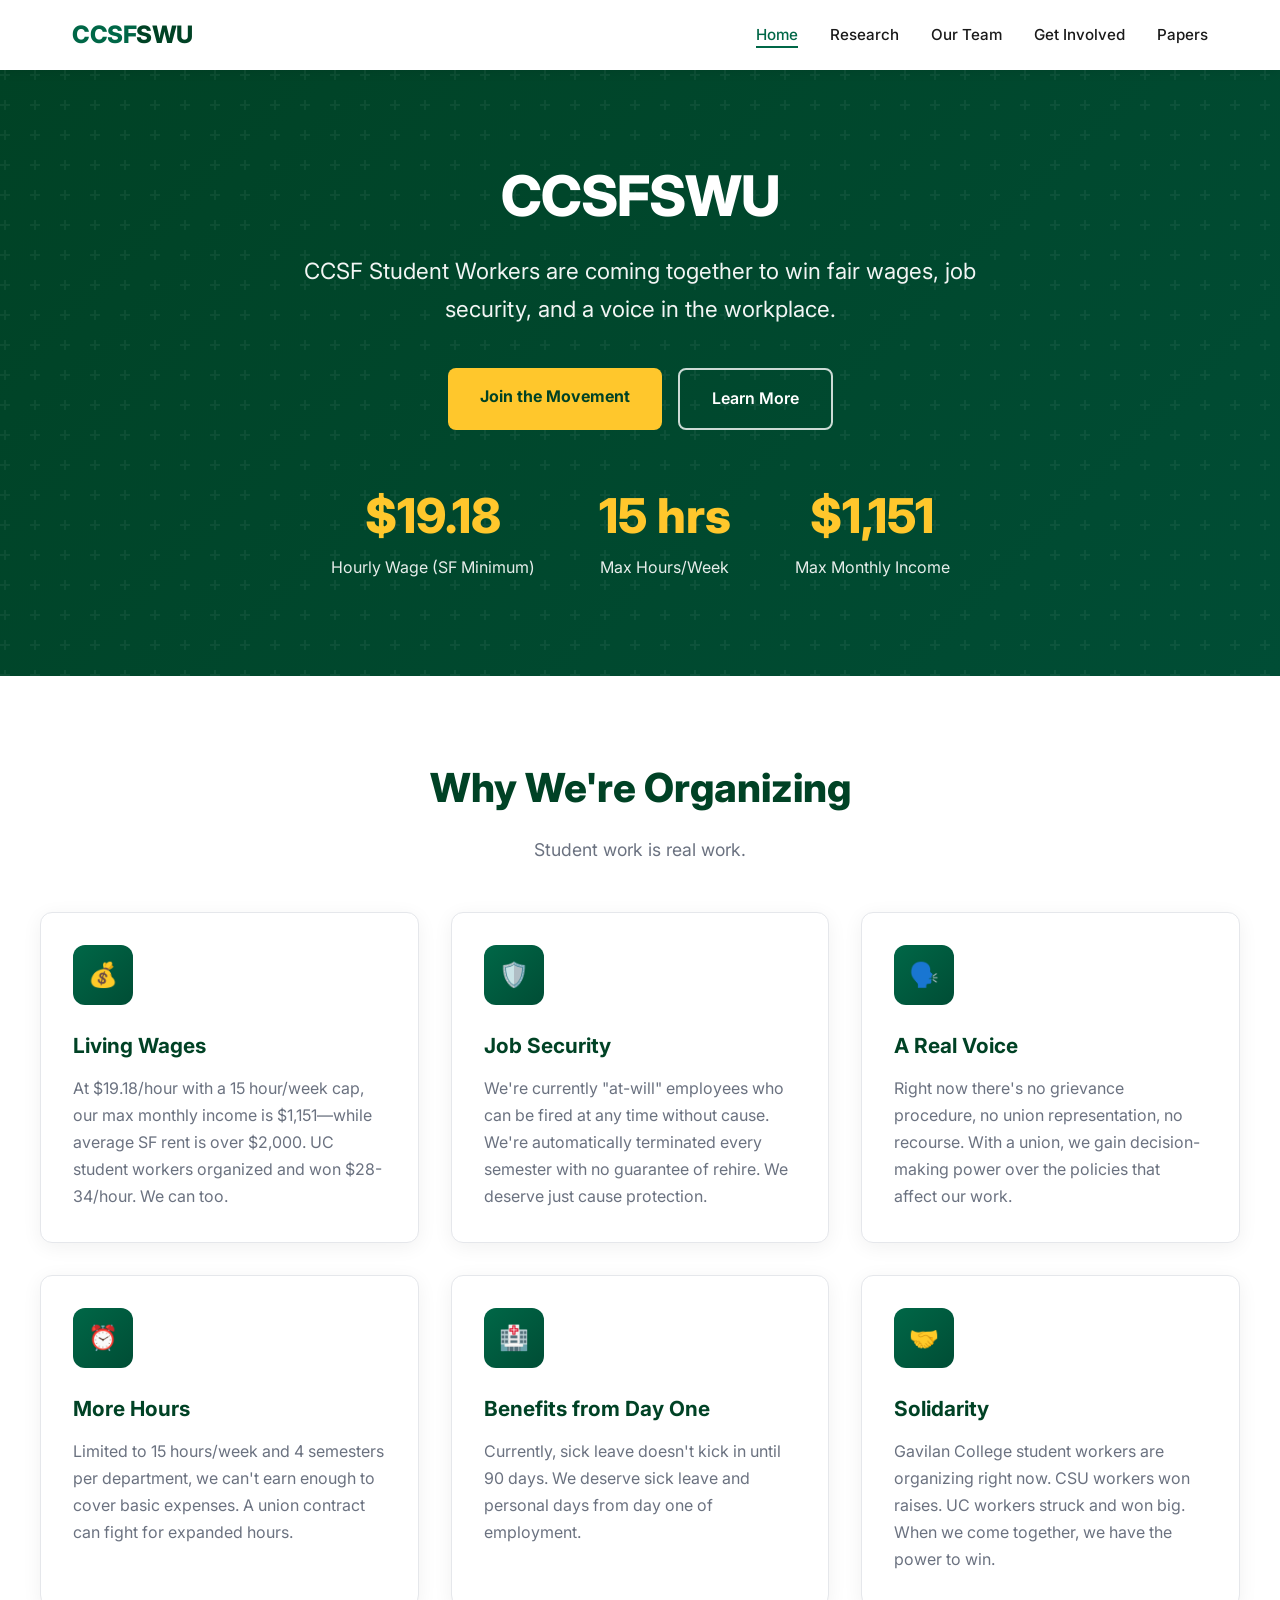
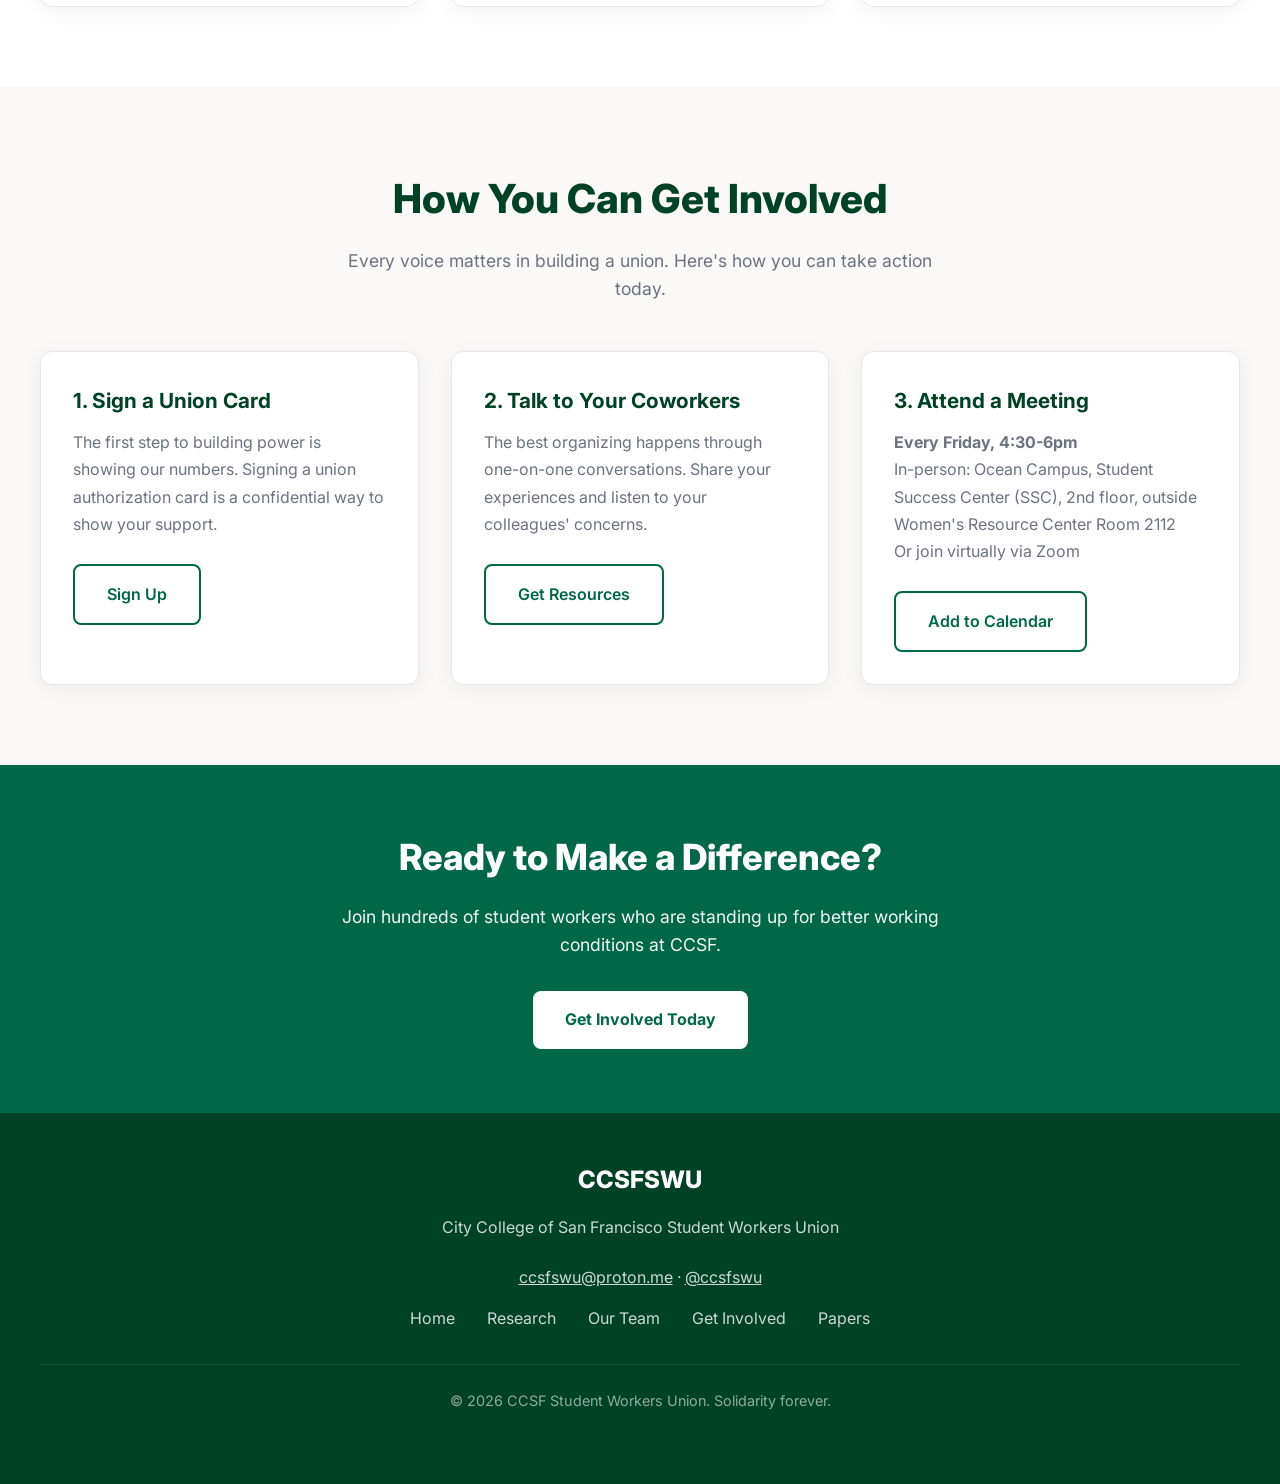
==== index.html @ 5a1ec881 "Update hero headline to CCSFSWU" ====
<!DOCTYPE html>
<html lang="en">
<head>
  <meta charset="UTF-8">
  <meta name="viewport" content="width=device-width, initial-scale=1.0">
  <title>CCSF Student Workers Union</title>
  <link rel="stylesheet" href="styles.css">
  <link rel="preconnect" href="https://fonts.googleapis.com">
  <link rel="preconnect" href="https://fonts.gstatic.com" crossorigin>
  <link href="https://fonts.googleapis.com/css2?family=Inter:wght@400;500;600;700;800&display=swap" rel="stylesheet">
</head>
<body>
  <nav class="navbar">
    <div class="nav-container">
      <a href="index.html" class="nav-logo">CCSF<span>SWU</span></a>
      <button class="mobile-menu-btn" onclick="toggleMenu()">☰</button>
      <ul class="nav-links" id="navLinks">
        <li><a href="index.html" class="active">Home</a></li>
        <li><a href="research.html">Research</a></li>
        <li><a href="committee.html">Our Team</a></li>
        <li><a href="forms.html">Get Involved</a></li>
        <li><a href="papers.html">Papers</a></li>
      </ul>
    </div>
  </nav>

  <section class="hero">
    <div class="hero-content">
      <h1>CCSFSWU</h1>
      <p>CCSF Student Workers are coming together to win fair wages, job security, and a voice in the workplace.</p>
      <div class="hero-buttons">
        <a href="forms.html" class="btn btn-primary">Join the Movement</a>
        <a href="research.html" class="btn btn-secondary">Learn More</a>
      </div>
      <div class="stats-row">
        <div class="stat-item">
          <div class="stat-number">$19.18</div>
          <div class="stat-label">Hourly Wage (SF Minimum)</div>
        </div>
        <div class="stat-item">
          <div class="stat-number">15 hrs</div>
          <div class="stat-label">Max Hours/Week</div>
        </div>
        <div class="stat-item">
          <div class="stat-number">$1,151</div>
          <div class="stat-label">Max Monthly Income</div>
        </div>
      </div>
    </div>
  </section>

  <section class="section section-alt">
    <div class="container">
      <div class="section-header">
        <h2>Why We're Organizing</h2>
        <p>Student work is real work.</p>
      </div>
      <div class="card-grid">
        <div class="card">
          <div class="card-icon">💰</div>
          <h3>Living Wages</h3>
          <p>At $19.18/hour with a 15 hour/week cap, our max monthly income is $1,151—while average SF rent is over $2,000. UC student workers organized and won $28-34/hour. We can too.</p>
        </div>
        <div class="card">
          <div class="card-icon">🛡️</div>
          <h3>Job Security</h3>
          <p>We're currently "at-will" employees who can be fired at any time without cause. We're automatically terminated every semester with no guarantee of rehire. We deserve just cause protection.</p>
        </div>
        <div class="card">
          <div class="card-icon">🗣️</div>
          <h3>A Real Voice</h3>
          <p>Right now there's no grievance procedure, no union representation, no recourse. With a union, we gain decision-making power over the policies that affect our work.</p>
        </div>
        <div class="card">
          <div class="card-icon">⏰</div>
          <h3>More Hours</h3>
          <p>Limited to 15 hours/week and 4 semesters per department, we can't earn enough to cover basic expenses. A union contract can fight for expanded hours.</p>
        </div>
        <div class="card">
          <div class="card-icon">🏥</div>
          <h3>Benefits from Day One</h3>
          <p>Currently, sick leave doesn't kick in until 90 days. We deserve sick leave and personal days from day one of employment.</p>
        </div>
        <div class="card">
          <div class="card-icon">🤝</div>
          <h3>Solidarity</h3>
          <p>Gavilan College student workers are organizing right now. CSU workers won raises. UC workers struck and won big. When we come together, we have the power to win.</p>
        </div>
      </div>
    </div>
  </section>

  <section class="section">
    <div class="container">
      <div class="section-header">
        <h2>How You Can Get Involved</h2>
        <p>Every voice matters in building a union. Here's how you can take action today.</p>
      </div>
      <div class="card-grid">
        <div class="card">
          <h3>1. Sign a Union Card</h3>
          <p>The first step to building power is showing our numbers. Signing a union authorization card is a confidential way to show your support.</p>
          <br>
          <a href="forms.html" class="btn btn-outline">Sign Up</a>
        </div>
        <div class="card">
          <h3>2. Talk to Your Coworkers</h3>
          <p>The best organizing happens through one-on-one conversations. Share your experiences and listen to your colleagues' concerns.</p>
          <br>
          <a href="research.html" class="btn btn-outline">Get Resources</a>
        </div>
        <div class="card">
          <h3>3. Attend a Meeting</h3>
          <p><strong>Every Friday, 4:30-6pm</strong><br>
          In-person: Ocean Campus, Student Success Center (SSC), 2nd floor, outside Women's Resource Center Room 2112<br>
          Or join virtually via Zoom</p>
          <br>
          <a href="ccsfswu-meeting.ics" download class="btn btn-outline">Add to Calendar</a>
        </div>
      </div>
    </div>
  </section>

  <section class="cta-section">
    <h2>Ready to Make a Difference?</h2>
    <p>Join hundreds of student workers who are standing up for better working conditions at CCSF.</p>
    <a href="forms.html" class="btn btn-primary">Get Involved Today</a>
  </section>

  <footer class="footer">
    <div class="footer-content">
      <div class="footer-logo">CCSFSWU</div>
      <p>City College of San Francisco Student Workers Union</p>
      <p style="margin-bottom: 1rem;"><a href="mailto:ccsfswu@proton.me" style="color: white;">ccsfswu@proton.me</a> · <a href="https://instagram.com/ccsfswu" target="_blank" style="color: white;">@ccsfswu</a></p>
      <div class="footer-links">
        <a href="index.html">Home</a>
        <a href="research.html">Research</a>
        <a href="committee.html">Our Team</a>
        <a href="forms.html">Get Involved</a>
        <a href="papers.html">Papers</a>
      </div>
      <div class="footer-bottom">
        <p>&copy; 2026 CCSF Student Workers Union. Solidarity forever.</p>
      </div>
    </div>
  </footer>

  <script>
    function toggleMenu() {
      document.getElementById('navLinks').classList.toggle('active');
    }
  </script>
</body>
</html>
---- styles.css ----
/* CCSF Student Workers Union - Main Styles */

:root {
  --primary: #006747;
  --primary-dark: #004d35;
  --secondary: #004225;
  --accent: #ffc72c;
  --light: #faf9f7;
  --dark: #1a1a1a;
  --gray: #6b7280;
  --gray-light: #e5e7eb;
}

* {
  margin: 0;
  padding: 0;
  box-sizing: border-box;
}

html {
  scroll-behavior: smooth;
}

body {
  font-family: 'Inter', -apple-system, BlinkMacSystemFont, 'Segoe UI', Roboto, sans-serif;
  line-height: 1.6;
  color: var(--dark);
  background: var(--light);
}

/* Navigation */
.navbar {
  background: white;
  box-shadow: 0 2px 10px rgba(0, 0, 0, 0.08);
  position: sticky;
  top: 0;
  z-index: 1000;
}

.nav-container {
  max-width: 1200px;
  margin: 0 auto;
  padding: 1rem 2rem;
  display: flex;
  justify-content: space-between;
  align-items: center;
}

.nav-logo {
  font-weight: 800;
  font-size: 1.5rem;
  color: var(--primary);
  text-decoration: none;
  letter-spacing: -0.5px;
}

.nav-logo span {
  color: var(--secondary);
}

.nav-links {
  display: flex;
  list-style: none;
  gap: 2rem;
}

.nav-links a {
  text-decoration: none;
  color: var(--dark);
  font-weight: 500;
  font-size: 0.95rem;
  transition: color 0.2s;
  position: relative;
}

.nav-links a:hover,
.nav-links a.active {
  color: var(--primary);
}

.nav-links a::after {
  content: '';
  position: absolute;
  bottom: -4px;
  left: 0;
  width: 0;
  height: 2px;
  background: var(--primary);
  transition: width 0.2s;
}

.nav-links a:hover::after,
.nav-links a.active::after {
  width: 100%;
}

/* Mobile menu */
.mobile-menu-btn {
  display: none;
  background: none;
  border: none;
  font-size: 1.5rem;
  cursor: pointer;
  color: var(--dark);
}

/* Hero Section */
.hero {
  background: linear-gradient(135deg, var(--secondary) 0%, var(--primary-dark) 100%);
  color: white;
  padding: 6rem 2rem;
  text-align: center;
  position: relative;
  overflow: hidden;
}

.hero::before {
  content: '';
  position: absolute;
  top: 0;
  left: 0;
  right: 0;
  bottom: 0;
  background: url("data:image/svg+xml,%3Csvg width='60' height='60' viewBox='0 0 60 60' xmlns='http://www.w3.org/2000/svg'%3E%3Cg fill='none' fill-rule='evenodd'%3E%3Cg fill='%23ffffff' fill-opacity='0.05'%3E%3Cpath d='M36 34v-4h-2v4h-4v2h4v4h2v-4h4v-2h-4zm0-30V0h-2v4h-4v2h4v4h2V6h4V4h-4zM6 34v-4H4v4H0v2h4v4h2v-4h4v-2H6zM6 4V0H4v4H0v2h4v4h2V6h4V4H6z'/%3E%3C/g%3E%3C/g%3E%3C/svg%3E");
}

.hero-content {
  max-width: 900px;
  margin: 0 auto;
  position: relative;
  z-index: 1;
}

.hero h1 {
  font-size: 3.5rem;
  font-weight: 800;
  margin-bottom: 1.5rem;
  line-height: 1.1;
  letter-spacing: -1px;
}

.hero p {
  font-size: 1.4rem;
  opacity: 0.95;
  max-width: 700px;
  margin: 0 auto 2.5rem;
  line-height: 1.7;
}

.hero-buttons {
  display: flex;
  gap: 1rem;
  justify-content: center;
  flex-wrap: wrap;
}

/* Buttons */
.btn {
  display: inline-block;
  padding: 1rem 2rem;
  border-radius: 8px;
  font-weight: 600;
  font-size: 1rem;
  text-decoration: none;
  transition: all 0.2s;
  cursor: pointer;
  border: none;
}

.btn-primary {
  background: var(--accent);
  color: var(--secondary);
  font-weight: 700;
}

.btn-primary:hover {
  background: #e6b200;
  transform: translateY(-2px);
  box-shadow: 0 4px 12px rgba(255, 199, 44, 0.4);
}

.btn-secondary {
  background: transparent;
  color: white;
  border: 2px solid rgba(255, 255, 255, 0.8);
}

.btn-secondary:hover {
  background: rgba(255, 255, 255, 0.1);
  border-color: white;
}

.btn-outline {
  background: transparent;
  color: var(--primary);
  border: 2px solid var(--primary);
}

.btn-outline:hover {
  background: var(--primary);
  color: white;
}

/* Sections */
.section {
  padding: 5rem 2rem;
}

.section-alt {
  background: white;
}

.container {
  max-width: 1200px;
  margin: 0 auto;
}

.section-header {
  text-align: center;
  margin-bottom: 3rem;
}

.section-header h2 {
  font-size: 2.5rem;
  font-weight: 800;
  color: var(--secondary);
  margin-bottom: 1rem;
}

.section-header p {
  color: var(--gray);
  font-size: 1.1rem;
  max-width: 600px;
  margin: 0 auto;
}

/* Cards */
.card-grid {
  display: grid;
  grid-template-columns: repeat(auto-fit, minmax(300px, 1fr));
  gap: 2rem;
}

.card {
  background: white;
  border-radius: 12px;
  padding: 2rem;
  box-shadow: 0 4px 20px rgba(0, 0, 0, 0.06);
  transition: all 0.3s;
  border: 1px solid var(--gray-light);
}

.card:hover {
  transform: translateY(-4px);
  box-shadow: 0 8px 30px rgba(0, 0, 0, 0.1);
}

.card-icon {
  width: 60px;
  height: 60px;
  background: linear-gradient(135deg, var(--primary) 0%, var(--primary-dark) 100%);
  border-radius: 12px;
  display: flex;
  align-items: center;
  justify-content: center;
  margin-bottom: 1.5rem;
  font-size: 1.5rem;
}

.card h3 {
  font-size: 1.3rem;
  margin-bottom: 0.75rem;
  color: var(--secondary);
}

.card p {
  color: var(--gray);
  line-height: 1.7;
}

/* Team/Bio Cards */
.team-grid {
  display: grid;
  grid-template-columns: repeat(auto-fit, minmax(280px, 1fr));
  gap: 2rem;
}

.team-card {
  background: white;
  border-radius: 16px;
  overflow: hidden;
  box-shadow: 0 4px 20px rgba(0, 0, 0, 0.06);
  transition: all 0.3s;
  border: 1px solid var(--gray-light);
}

.team-card:hover {
  transform: translateY(-4px);
  box-shadow: 0 8px 30px rgba(0, 0, 0, 0.12);
}

.team-photo {
  height: 200px;
  background: linear-gradient(135deg, var(--secondary) 0%, var(--primary) 100%);
  display: flex;
  align-items: center;
  justify-content: center;
  font-size: 4rem;
  color: white;
}

.team-info {
  padding: 1.5rem;
}

.team-info h3 {
  font-size: 1.25rem;
  color: var(--secondary);
  margin-bottom: 0.25rem;
}

.team-role {
  color: var(--primary);
  font-weight: 600;
  font-size: 0.9rem;
  margin-bottom: 0.75rem;
}

.team-info p {
  color: var(--gray);
  font-size: 0.95rem;
  line-height: 1.6;
}

/* Forms */
.form-section {
  max-width: 700px;
  margin: 0 auto;
}

.form-group {
  margin-bottom: 1.5rem;
}

.form-group label {
  display: block;
  font-weight: 600;
  margin-bottom: 0.5rem;
  color: var(--secondary);
}

.form-group input,
.form-group textarea,
.form-group select {
  width: 100%;
  padding: 1rem;
  border: 2px solid var(--gray-light);
  border-radius: 8px;
  font-size: 1rem;
  font-family: inherit;
  transition: border-color 0.2s;
}

.form-group input:focus,
.form-group textarea:focus,
.form-group select:focus {
  outline: none;
  border-color: var(--primary);
}

.form-group textarea {
  min-height: 150px;
  resize: vertical;
}

.form-submit {
  width: 100%;
  padding: 1rem;
  background: var(--primary);
  color: white;
  font-size: 1.1rem;
  font-weight: 600;
}

.form-submit:hover {
  background: var(--primary-dark);
}

/* Papers/Research List */
.paper-list {
  display: flex;
  flex-direction: column;
  gap: 1.5rem;
}

.paper-card {
  background: white;
  border-radius: 12px;
  padding: 2rem;
  box-shadow: 0 4px 20px rgba(0, 0, 0, 0.06);
  border: 1px solid var(--gray-light);
  display: flex;
  align-items: flex-start;
  gap: 1.5rem;
  transition: all 0.3s;
}

.paper-card:hover {
  transform: translateX(8px);
  border-color: var(--primary);
}

.paper-icon {
  width: 50px;
  height: 50px;
  background: var(--secondary);
  border-radius: 10px;
  display: flex;
  align-items: center;
  justify-content: center;
  flex-shrink: 0;
  font-size: 1.25rem;
}

.paper-content h3 {
  font-size: 1.2rem;
  color: var(--secondary);
  margin-bottom: 0.5rem;
}

.paper-meta {
  font-size: 0.9rem;
  color: var(--gray);
  margin-bottom: 0.75rem;
}

.paper-content p {
  color: var(--gray);
  line-height: 1.6;
  margin-bottom: 1rem;
}

.paper-link {
  color: var(--primary);
  font-weight: 600;
  text-decoration: none;
  display: inline-flex;
  align-items: center;
  gap: 0.5rem;
}

.paper-link:hover {
  text-decoration: underline;
}

/* Page Header */
.page-header {
  background: linear-gradient(135deg, var(--secondary) 0%, var(--primary-dark) 100%);
  color: white;
  padding: 4rem 2rem;
  text-align: center;
}

.page-header h1 {
  font-size: 2.75rem;
  font-weight: 800;
  margin-bottom: 0.75rem;
}

.page-header p {
  font-size: 1.2rem;
  opacity: 0.9;
  max-width: 600px;
  margin: 0 auto;
}

/* Stats */
.stats-row {
  display: flex;
  justify-content: center;
  gap: 4rem;
  flex-wrap: wrap;
  margin-top: 3rem;
}

.stat-item {
  text-align: center;
}

.stat-number {
  font-size: 3rem;
  font-weight: 800;
  color: var(--accent);
}

.stat-label {
  font-size: 1rem;
  opacity: 0.9;
}

/* CTA Section */
.cta-section {
  background: var(--primary);
  color: white;
  text-align: center;
  padding: 4rem 2rem;
}

.cta-section h2 {
  font-size: 2.25rem;
  font-weight: 800;
  margin-bottom: 1rem;
}

.cta-section p {
  font-size: 1.1rem;
  opacity: 0.95;
  margin-bottom: 2rem;
  max-width: 600px;
  margin-left: auto;
  margin-right: auto;
}

.cta-section .btn-primary {
  background: white;
  color: var(--primary);
}

.cta-section .btn-primary:hover {
  background: var(--light);
}

/* Footer */
.footer {
  background: var(--secondary);
  color: white;
  padding: 3rem 2rem;
  text-align: center;
}

.footer-content {
  max-width: 1200px;
  margin: 0 auto;
}

.footer-logo {
  font-size: 1.5rem;
  font-weight: 800;
  margin-bottom: 1rem;
}

.footer p {
  opacity: 0.8;
  margin-bottom: 1.5rem;
}

.footer-links {
  display: flex;
  justify-content: center;
  gap: 2rem;
  flex-wrap: wrap;
  margin-bottom: 2rem;
}

.footer-links a {
  color: white;
  text-decoration: none;
  opacity: 0.8;
  transition: opacity 0.2s;
}

.footer-links a:hover {
  opacity: 1;
}

.footer-bottom {
  border-top: 1px solid rgba(255, 255, 255, 0.1);
  padding-top: 1.5rem;
  font-size: 0.9rem;
  opacity: 0.7;
}

/* Tabs */
.tabs {
  display: flex;
  justify-content: center;
  gap: 0.5rem;
  margin-bottom: 2rem;
  flex-wrap: wrap;
}

.tab-btn {
  padding: 0.75rem 1.5rem;
  background: transparent;
  border: 2px solid var(--gray-light);
  border-radius: 8px;
  font-weight: 600;
  color: var(--gray);
  cursor: pointer;
  transition: all 0.2s;
}

.tab-btn:hover {
  border-color: var(--primary);
  color: var(--primary);
}

.tab-btn.active {
  background: var(--primary);
  border-color: var(--primary);
  color: white;
}

.tab-content {
  display: none;
}

.tab-content.active {
  display: block;
}

/* Responsive */
@media (max-width: 768px) {
  .mobile-menu-btn {
    display: block;
  }

  .nav-links {
    display: none;
    position: absolute;
    top: 100%;
    left: 0;
    right: 0;
    background: white;
    flex-direction: column;
    padding: 1rem;
    gap: 0;
    box-shadow: 0 4px 20px rgba(0, 0, 0, 0.1);
  }

  .nav-links.active {
    display: flex;
  }

  .nav-links li {
    padding: 0.75rem 1rem;
  }

  .hero h1 {
    font-size: 2.25rem;
  }

  .hero p {
    font-size: 1.1rem;
  }

  .section-header h2 {
    font-size: 2rem;
  }

  .stats-row {
    gap: 2rem;
  }

  .stat-number {
    font-size: 2.25rem;
  }

  .paper-card {
    flex-direction: column;
  }
}
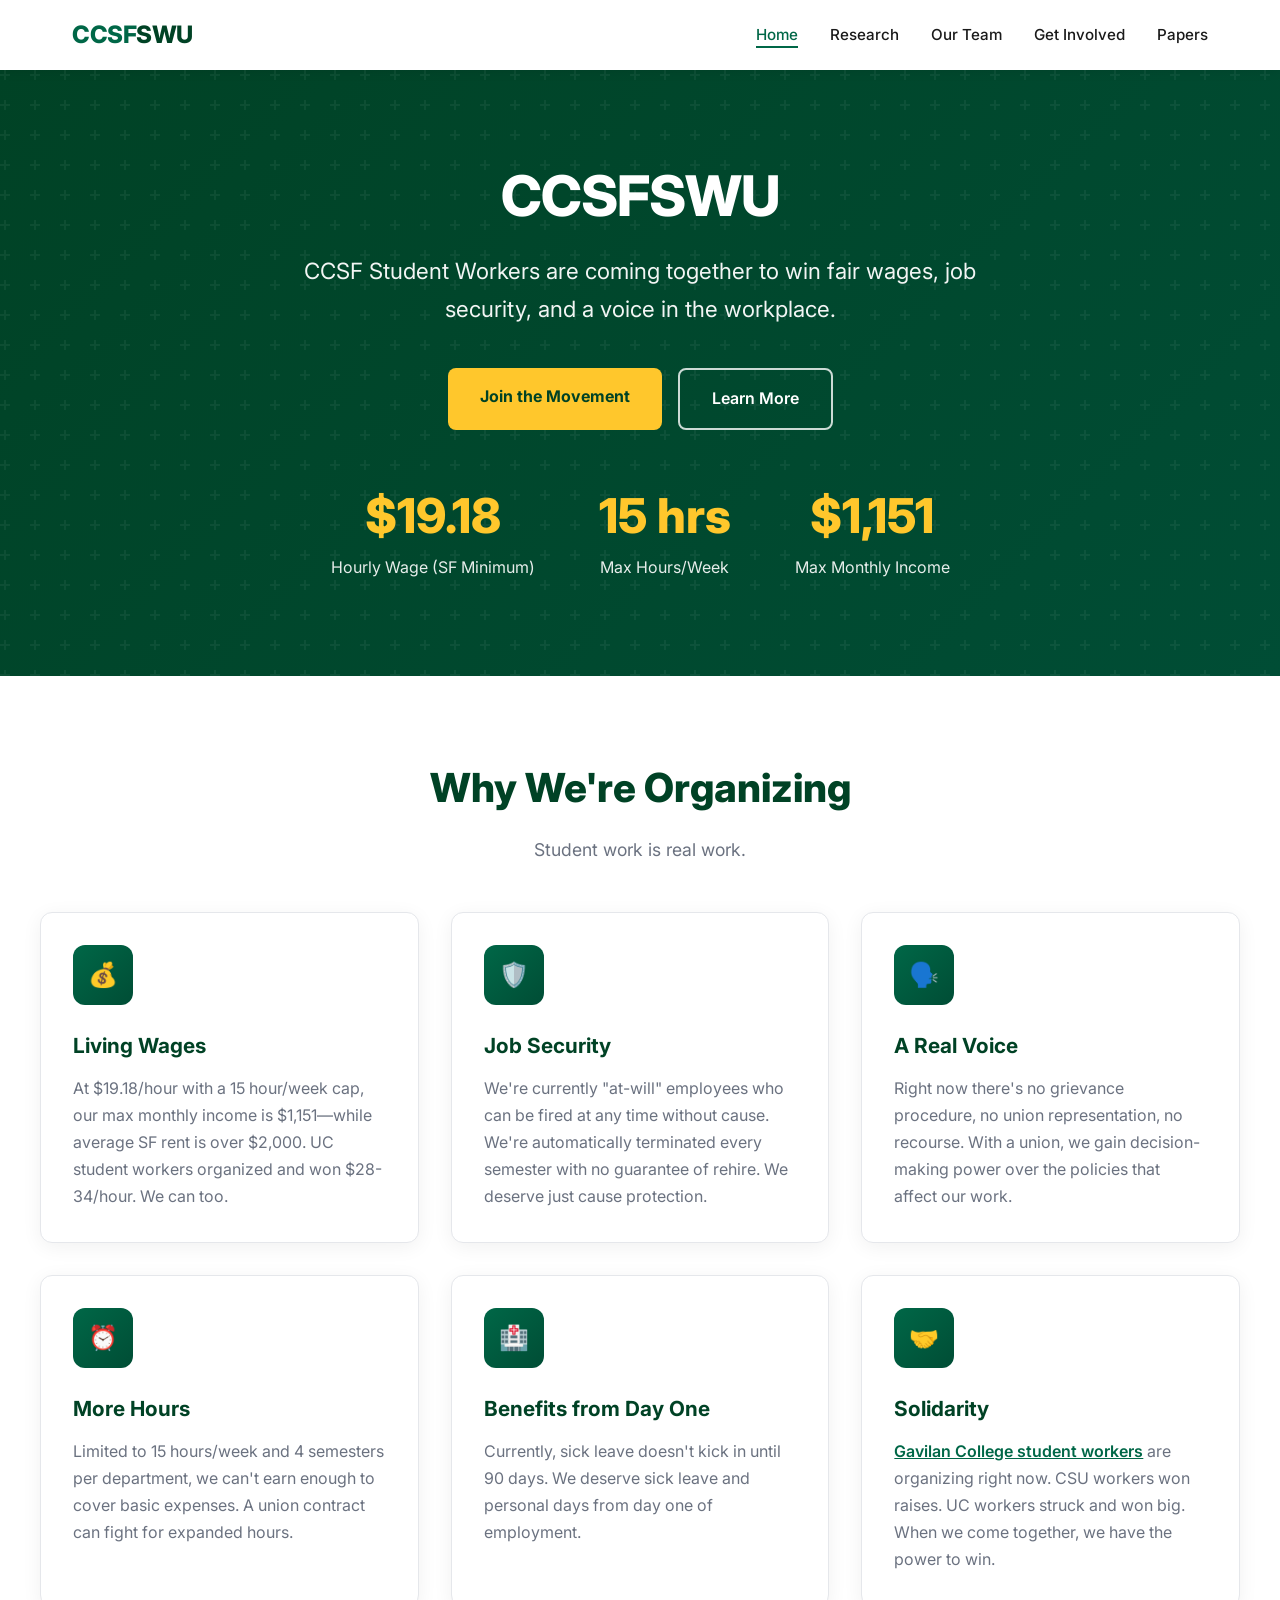
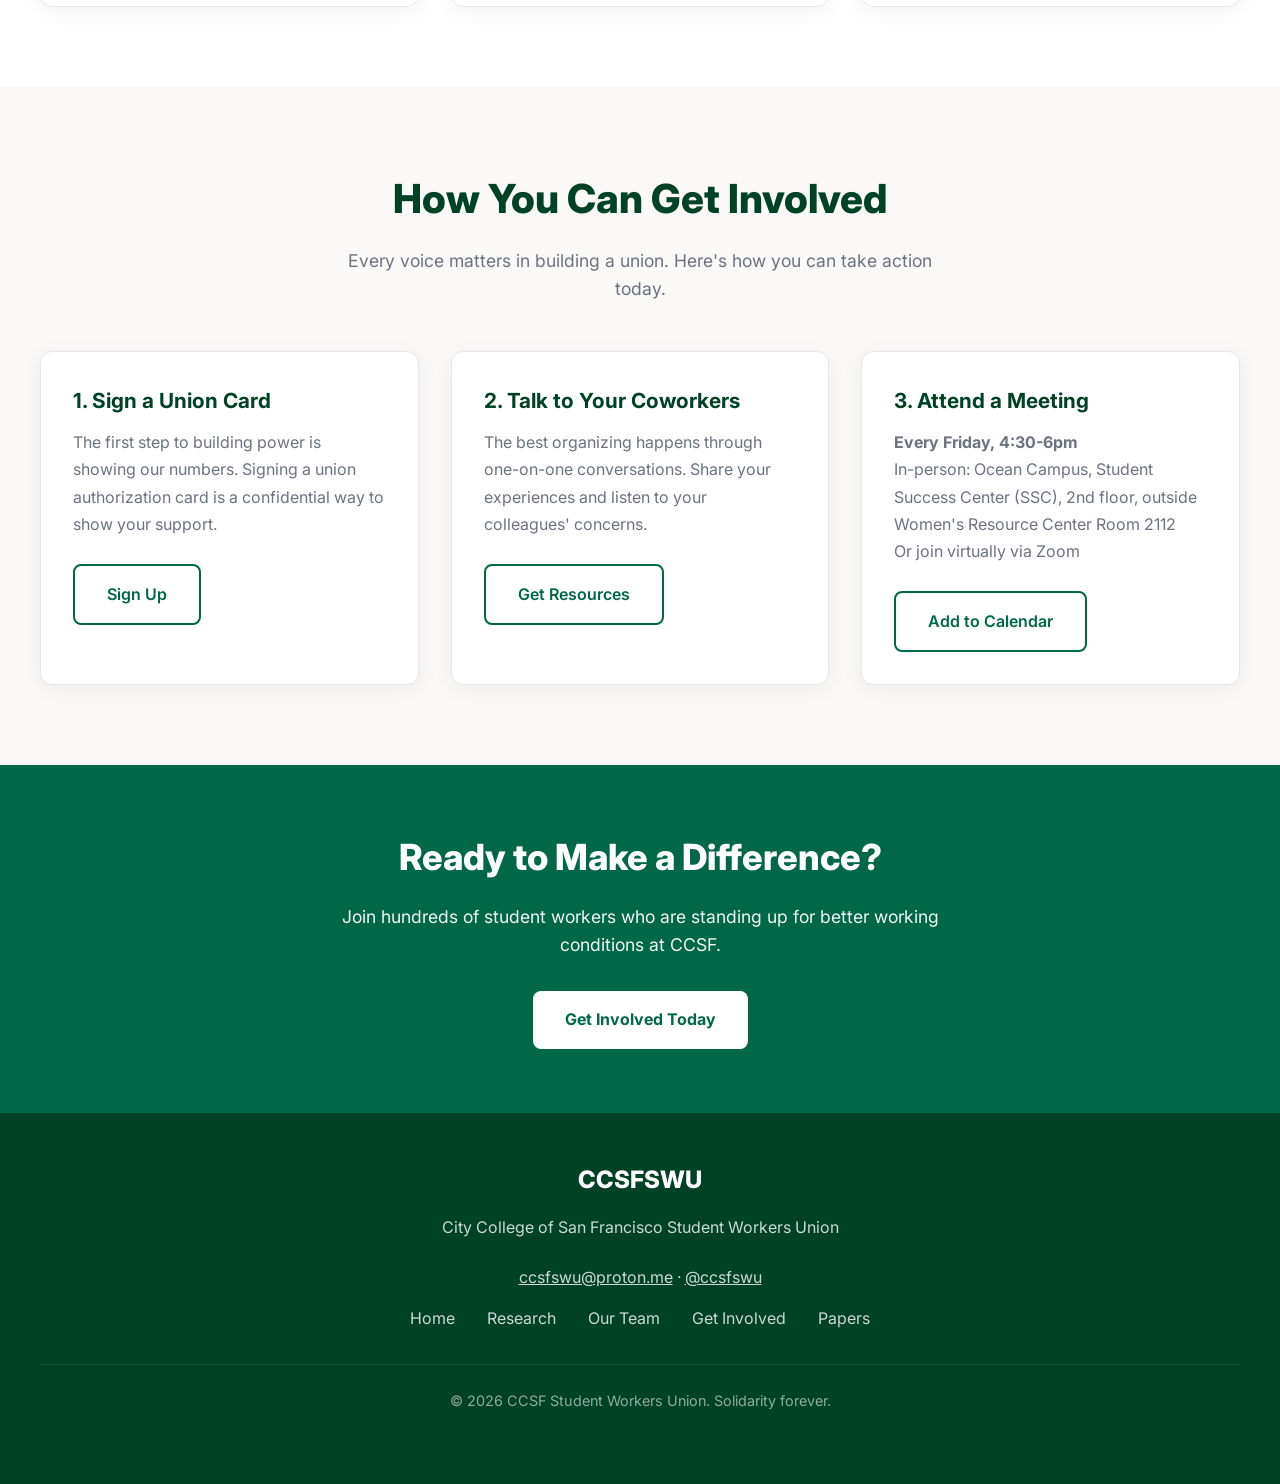
==== commit 5079c7a5: "Add link to Gavilan Student Workers Union" ====
--- a/index.html
+++ b/index.html
@@ -84,7 +84,7 @@
         <div class="card">
           <div class="card-icon">🤝</div>
           <h3>Solidarity</h3>
-          <p>Gavilan College student workers are organizing right now. CSU workers won raises. UC workers struck and won big. When we come together, we have the power to win.</p>
+          <p><a href="https://gswu.org/" target="_blank" style="color: var(--primary); font-weight: 600;">Gavilan College student workers</a> are organizing right now. CSU workers won raises. UC workers struck and won big. When we come together, we have the power to win.</p>
         </div>
       </div>
     </div>
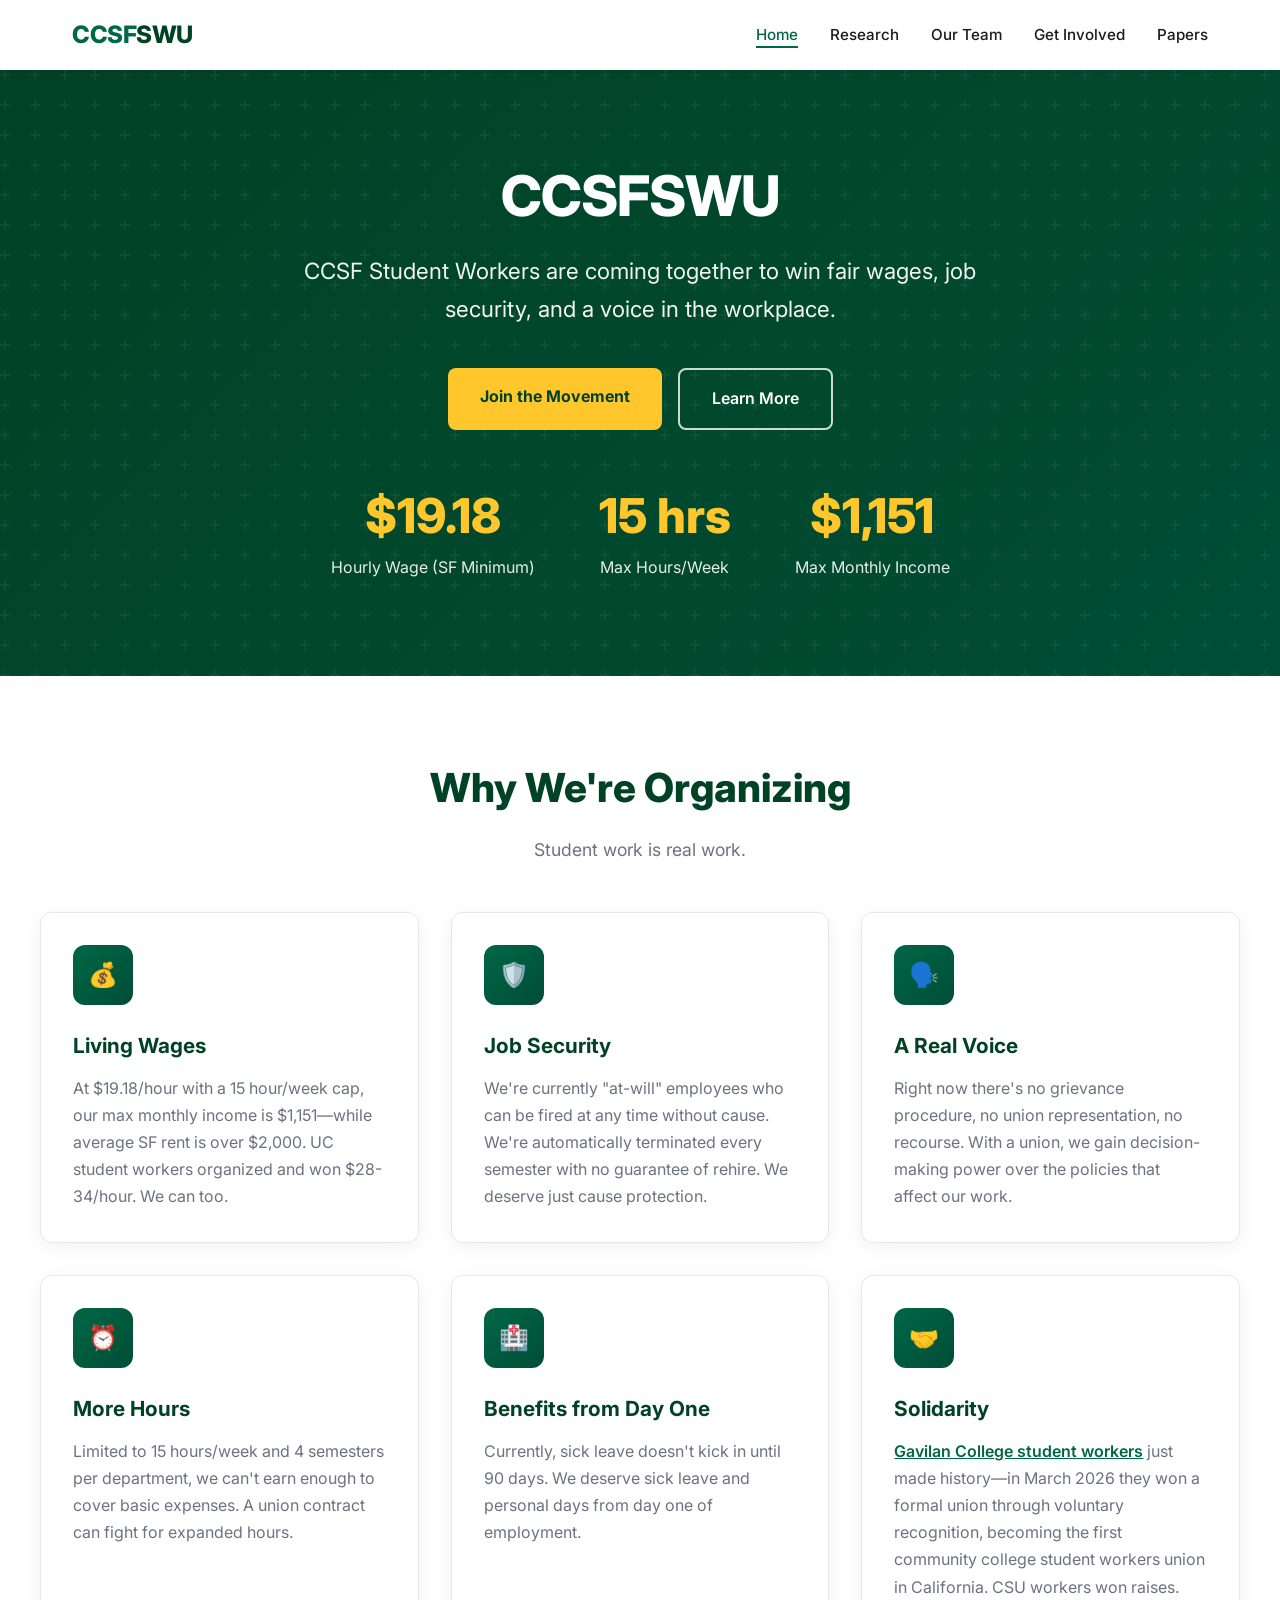
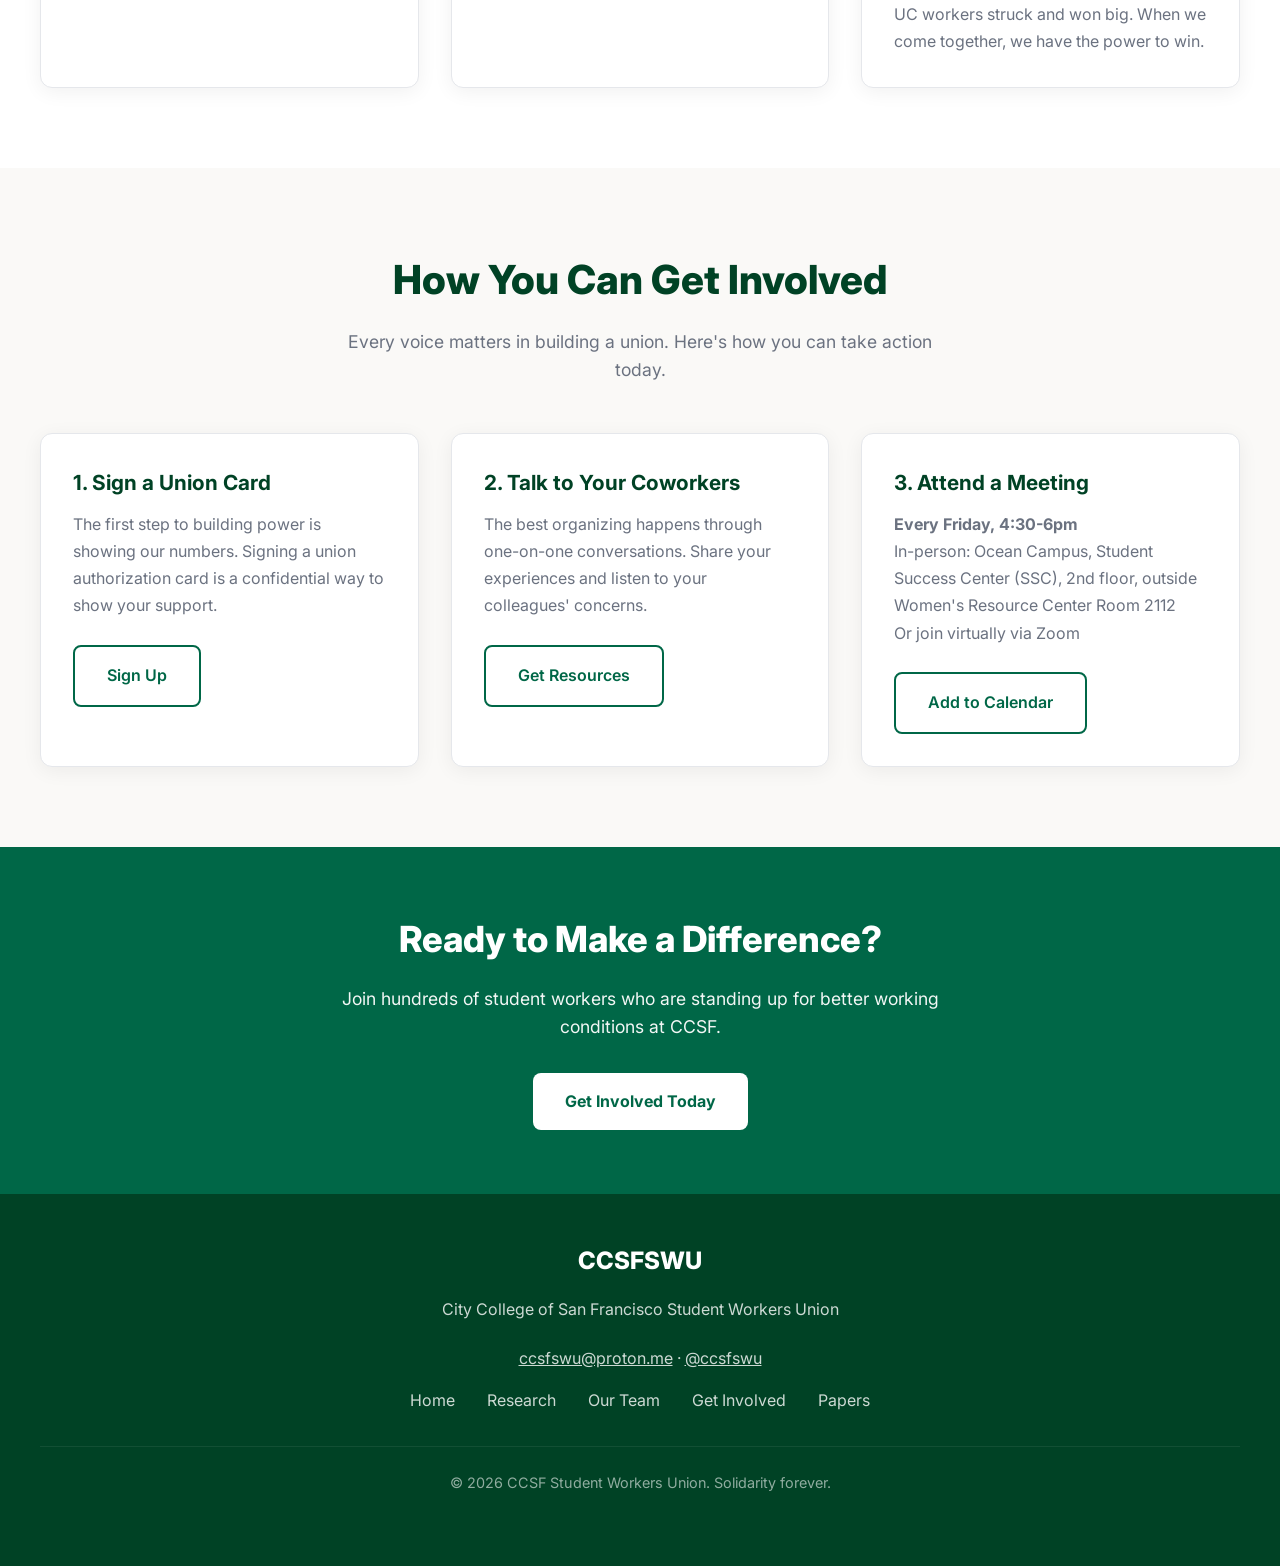
==== commit c5ceb3b4: "Update Solidarity section with Gavilan's historic union win Made-with: Cursor" ====
--- a/index.html
+++ b/index.html
@@ -84,7 +84,7 @@
         <div class="card">
           <div class="card-icon">🤝</div>
           <h3>Solidarity</h3>
-          <p><a href="https://gswu.org/" target="_blank" style="color: var(--primary); font-weight: 600;">Gavilan College student workers</a> are organizing right now. CSU workers won raises. UC workers struck and won big. When we come together, we have the power to win.</p>
+          <p><a href="https://gswu.org/" target="_blank" style="color: var(--primary); font-weight: 600;">Gavilan College student workers</a> just made history—in March 2026 they won a formal union through voluntary recognition, becoming the first community college student workers union in California. CSU workers won raises. UC workers struck and won big. When we come together, we have the power to win.</p>
         </div>
       </div>
     </div>
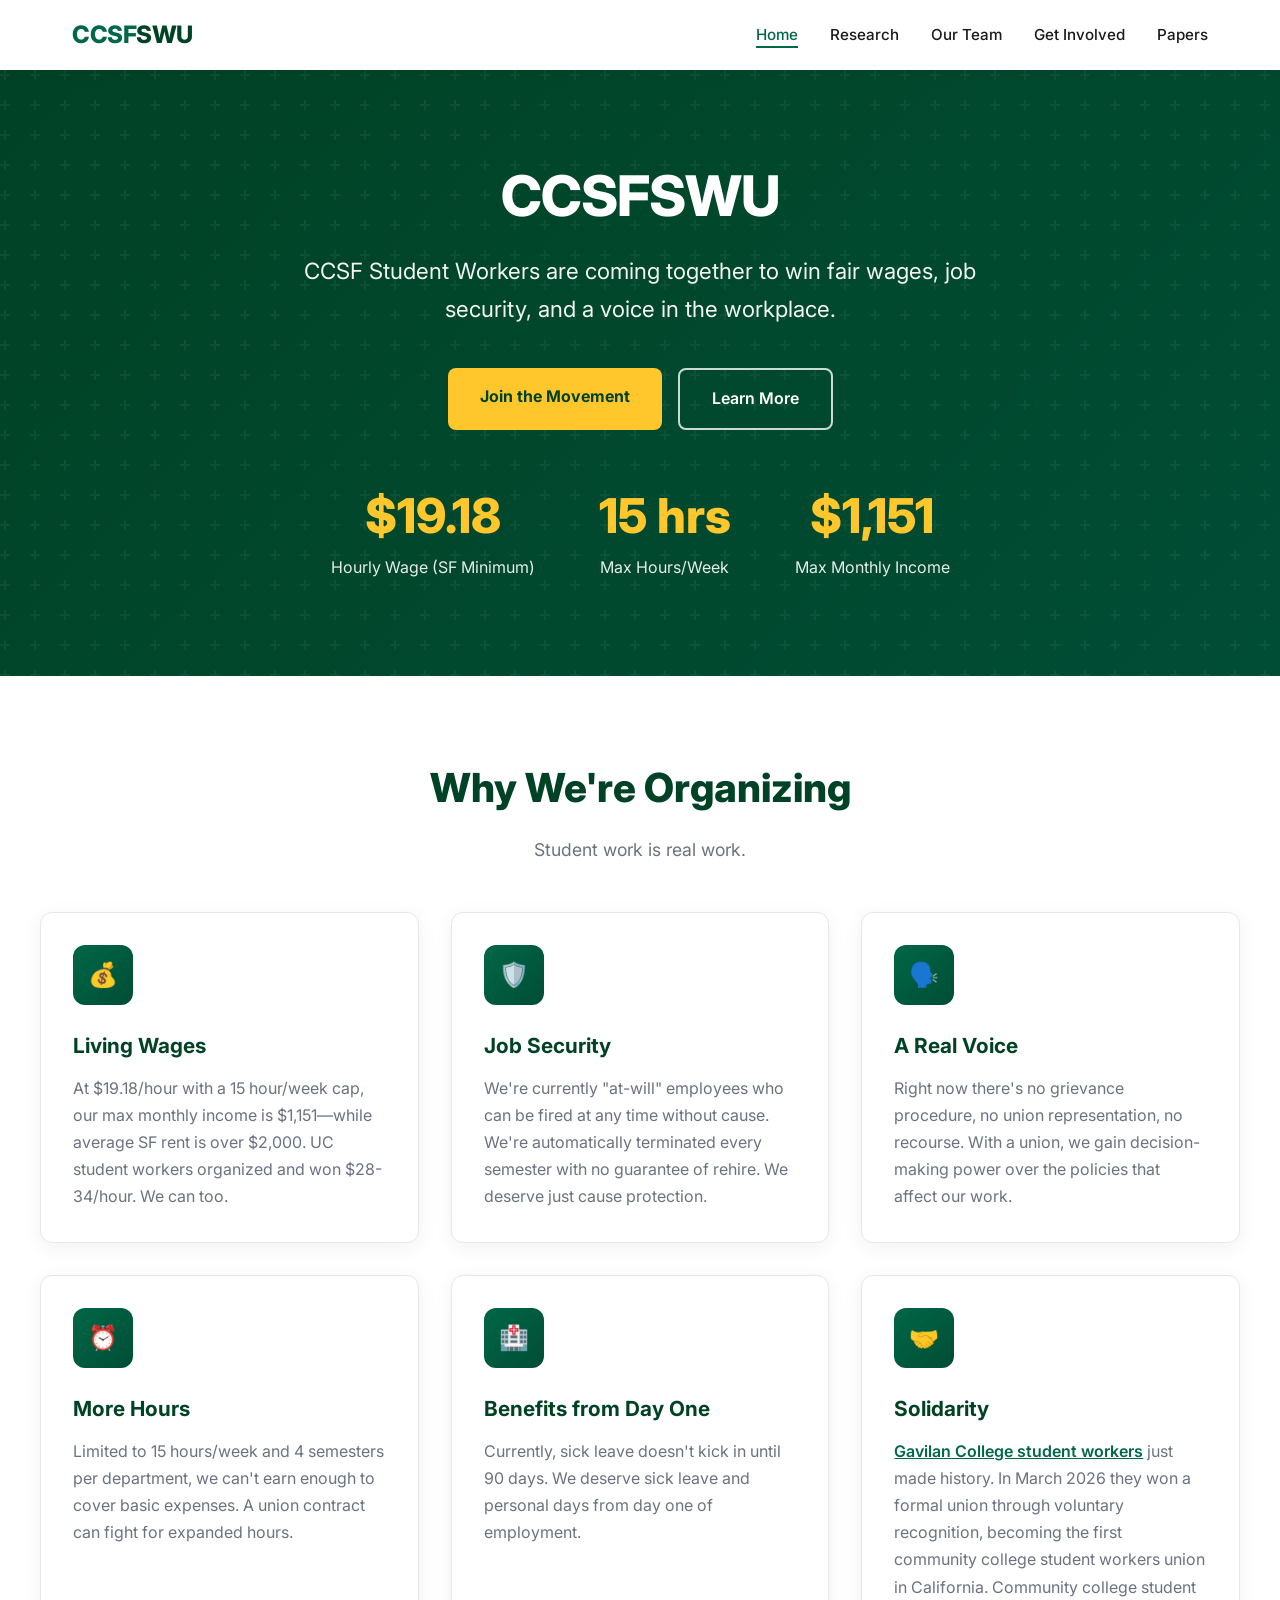
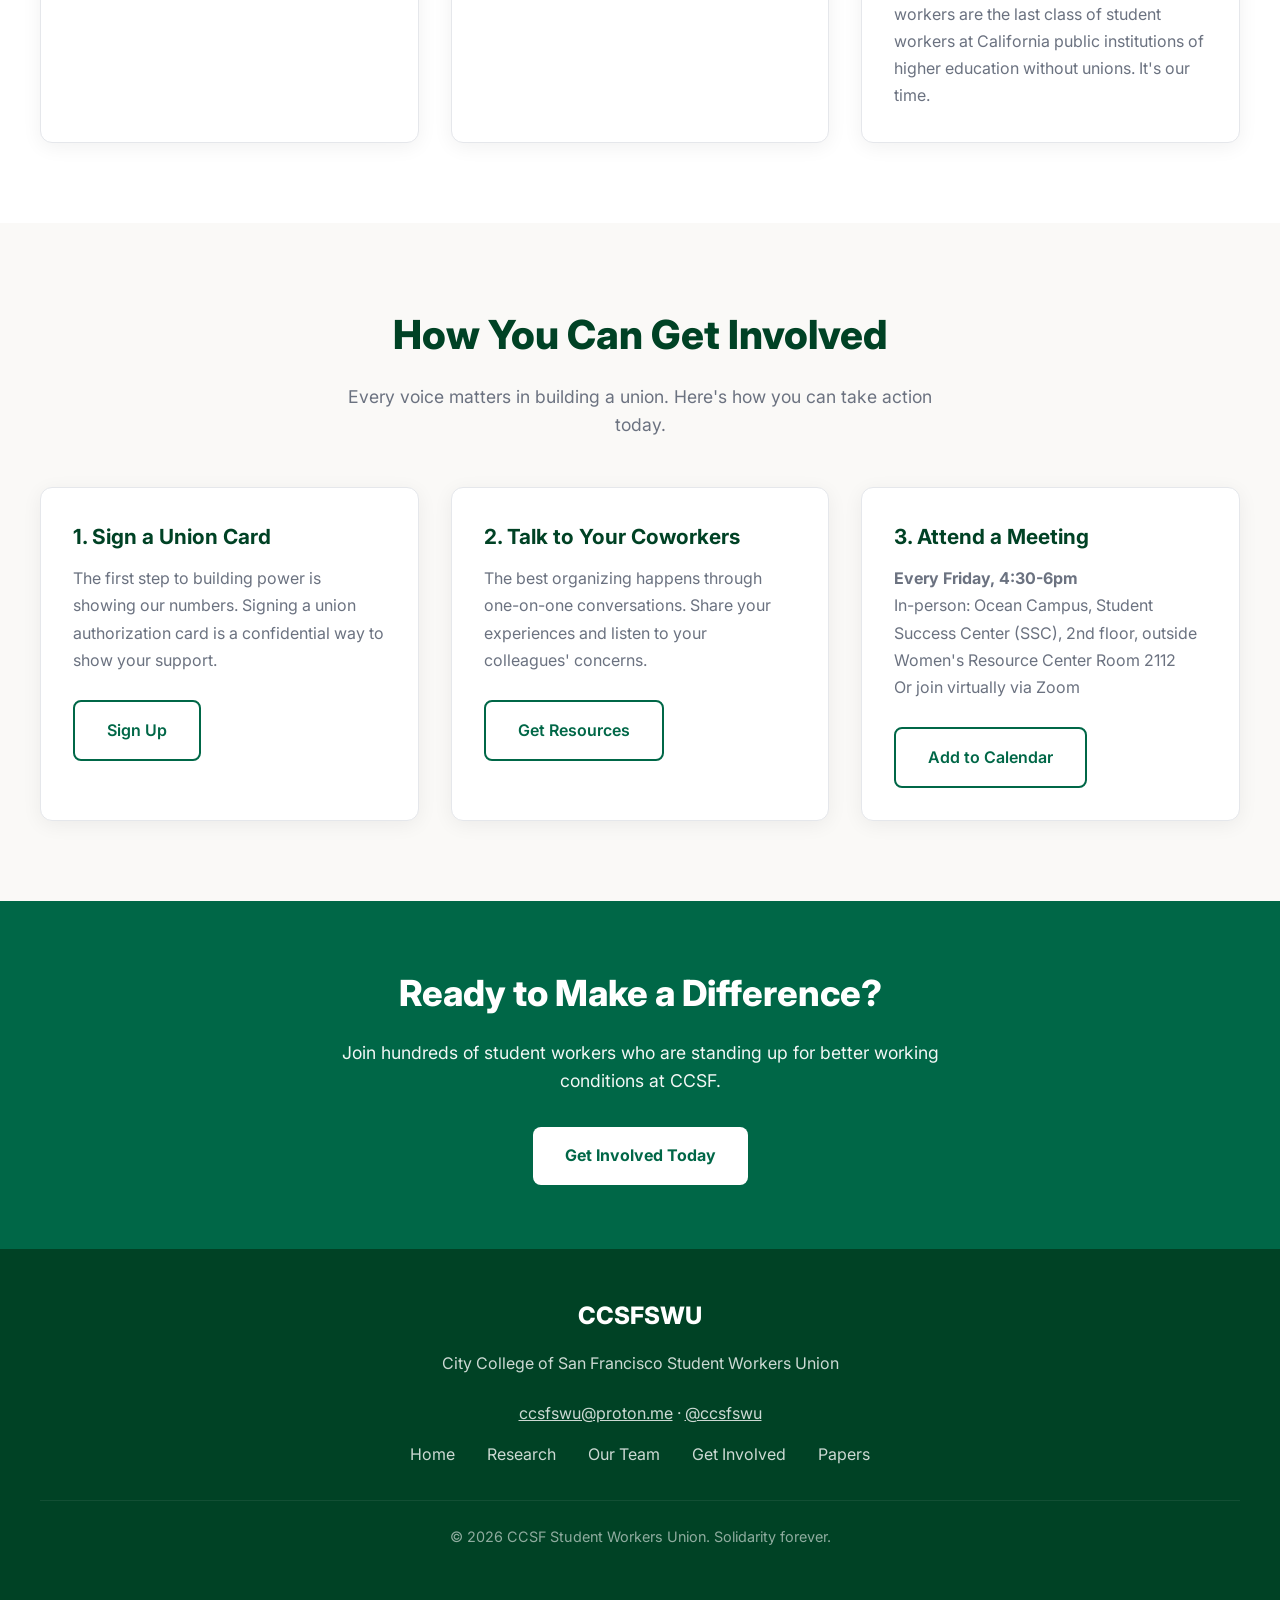
==== commit eaaec671: "Update Solidarity section messaging Made-with: Cursor" ====
--- a/index.html
+++ b/index.html
@@ -84,7 +84,7 @@
         <div class="card">
           <div class="card-icon">🤝</div>
           <h3>Solidarity</h3>
-          <p><a href="https://gswu.org/" target="_blank" style="color: var(--primary); font-weight: 600;">Gavilan College student workers</a> just made history—in March 2026 they won a formal union through voluntary recognition, becoming the first community college student workers union in California. CSU workers won raises. UC workers struck and won big. When we come together, we have the power to win.</p>
+          <p><a href="https://gswu.org/" target="_blank" style="color: var(--primary); font-weight: 600;">Gavilan College student workers</a> just made history. In March 2026 they won a formal union through voluntary recognition, becoming the first community college student workers union in California. Community college student workers are the last class of student workers at California public institutions of higher education without unions. It's our time.</p>
         </div>
       </div>
     </div>
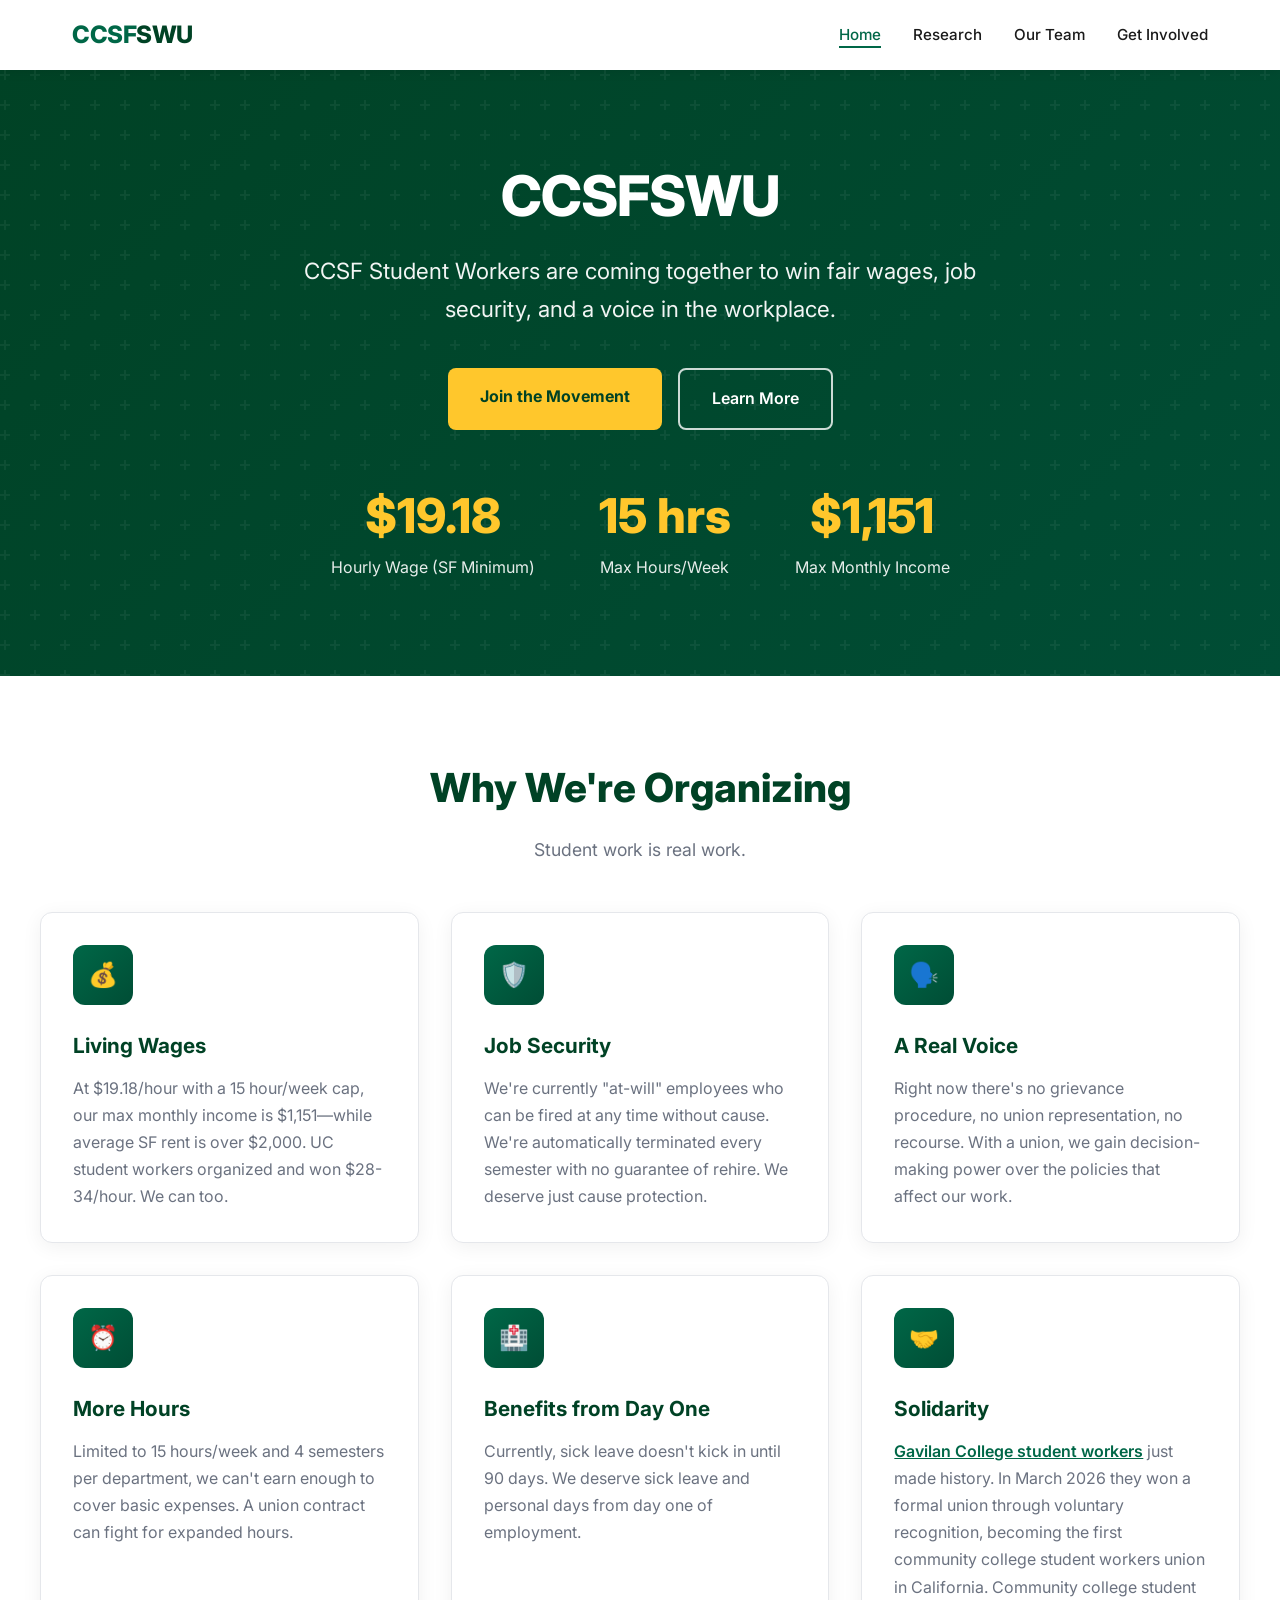
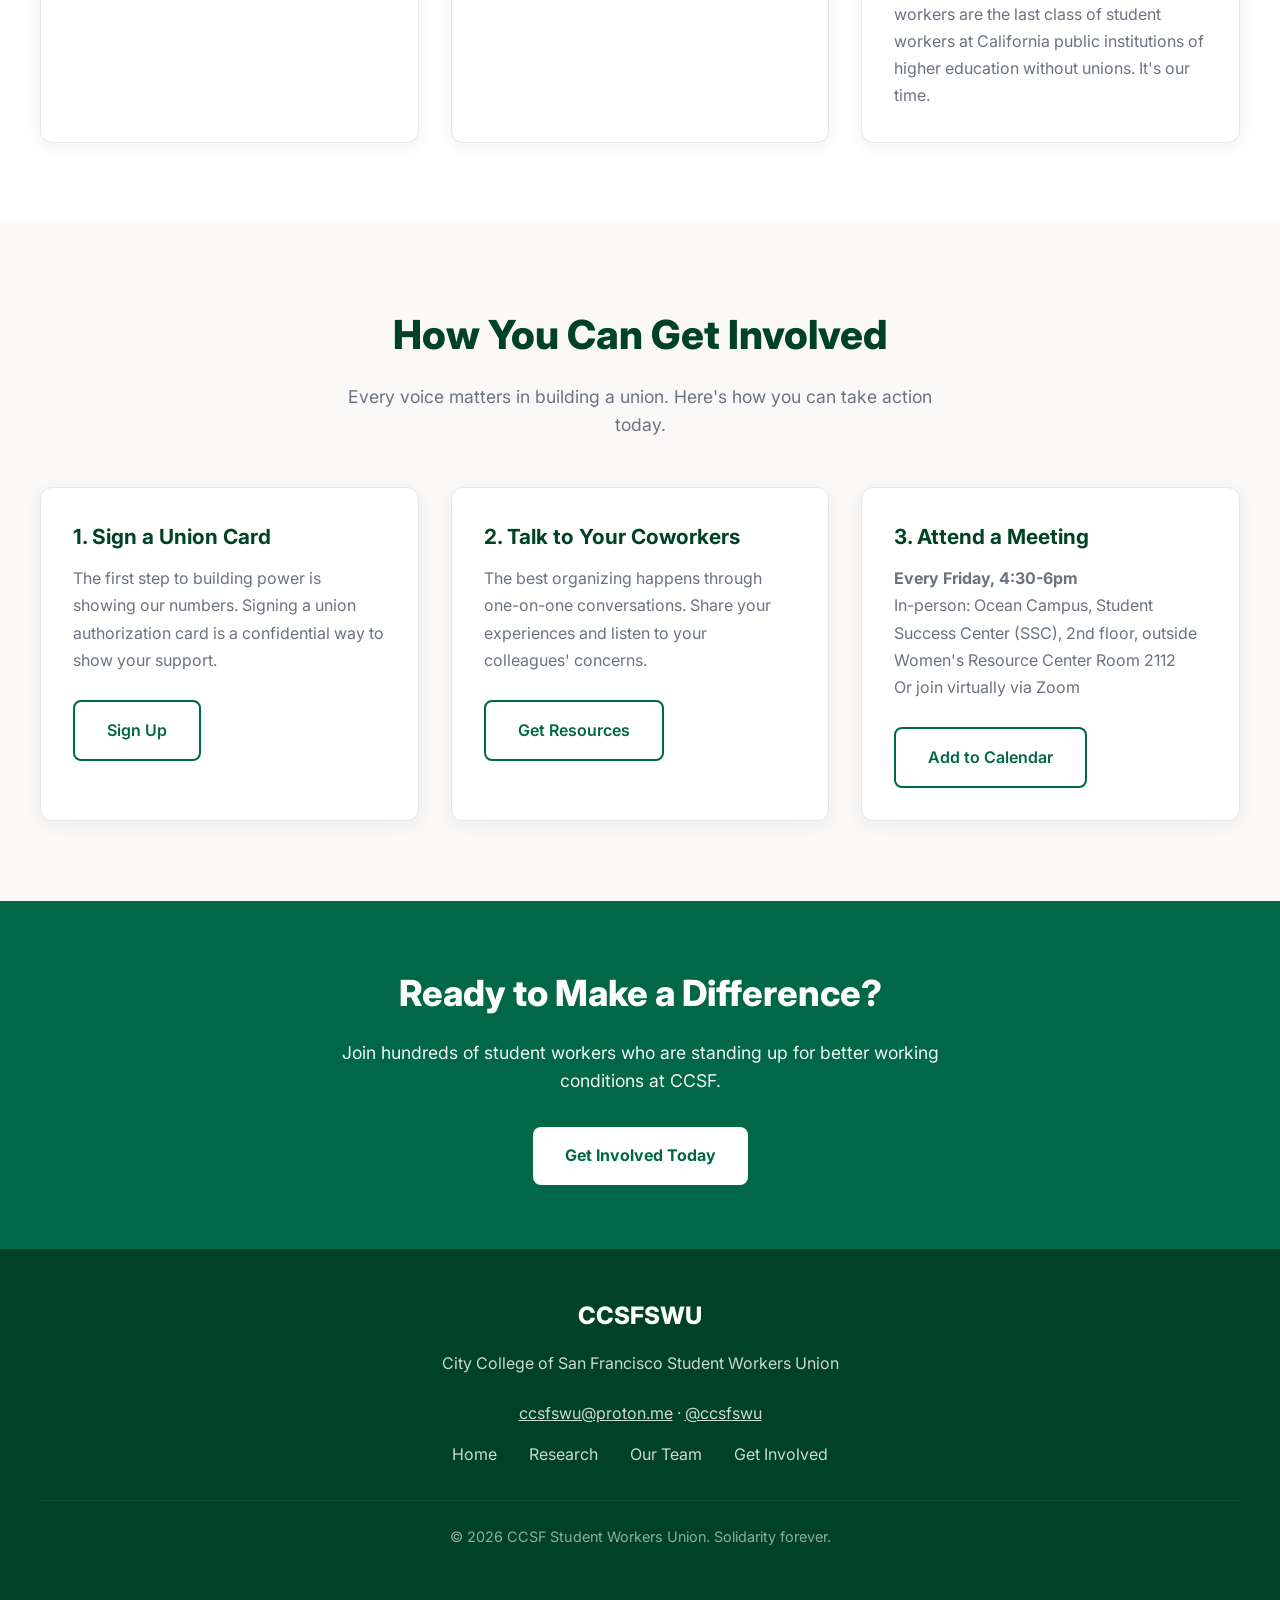
==== commit d50e3ca0: "Add statewide research report and consolidate Research/Papers pages - Add ccsf_swu_research_paper.pd" ====
--- a/index.html
+++ b/index.html
@@ -19,7 +19,6 @@
         <li><a href="research.html">Research</a></li>
         <li><a href="committee.html">Our Team</a></li>
         <li><a href="forms.html">Get Involved</a></li>
-        <li><a href="papers.html">Papers</a></li>
       </ul>
     </div>
   </nav>
@@ -137,7 +136,6 @@
         <a href="research.html">Research</a>
         <a href="committee.html">Our Team</a>
         <a href="forms.html">Get Involved</a>
-        <a href="papers.html">Papers</a>
       </div>
       <div class="footer-bottom">
         <p>&copy; 2026 CCSF Student Workers Union. Solidarity forever.</p>
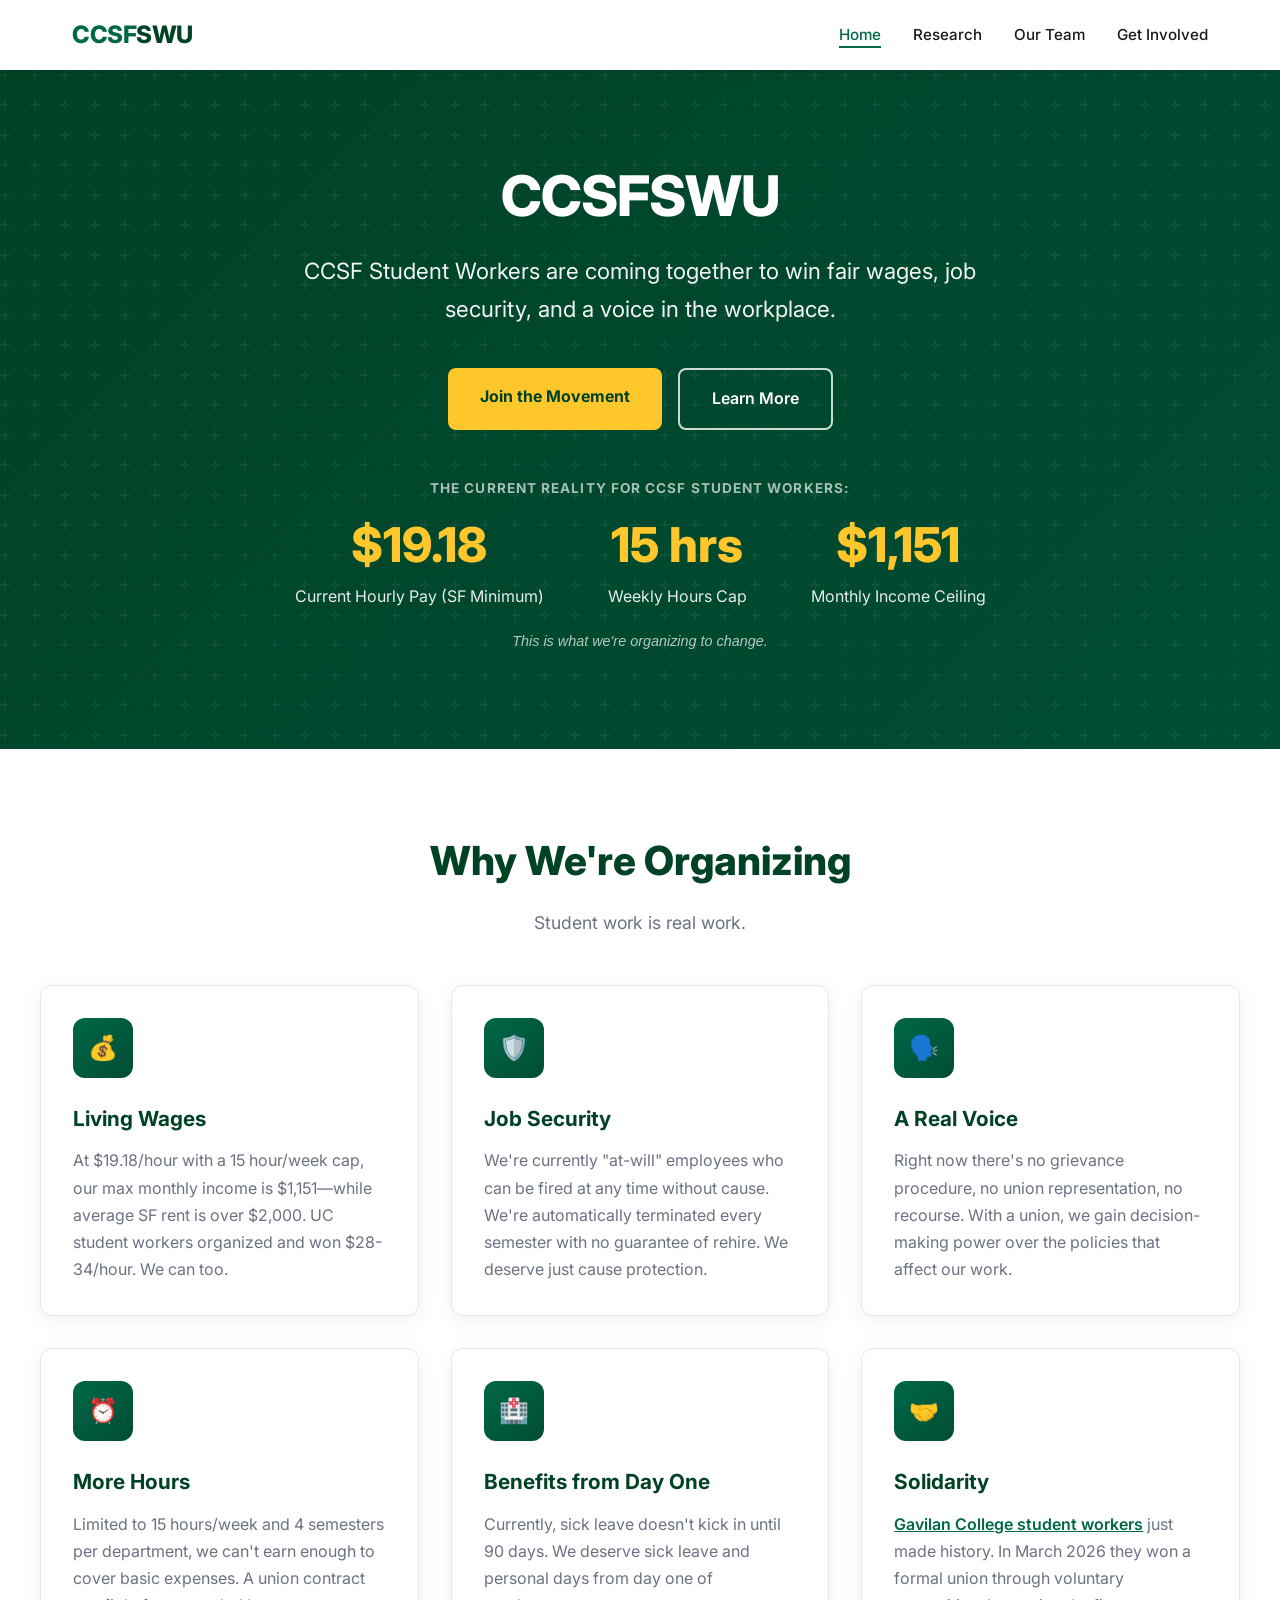
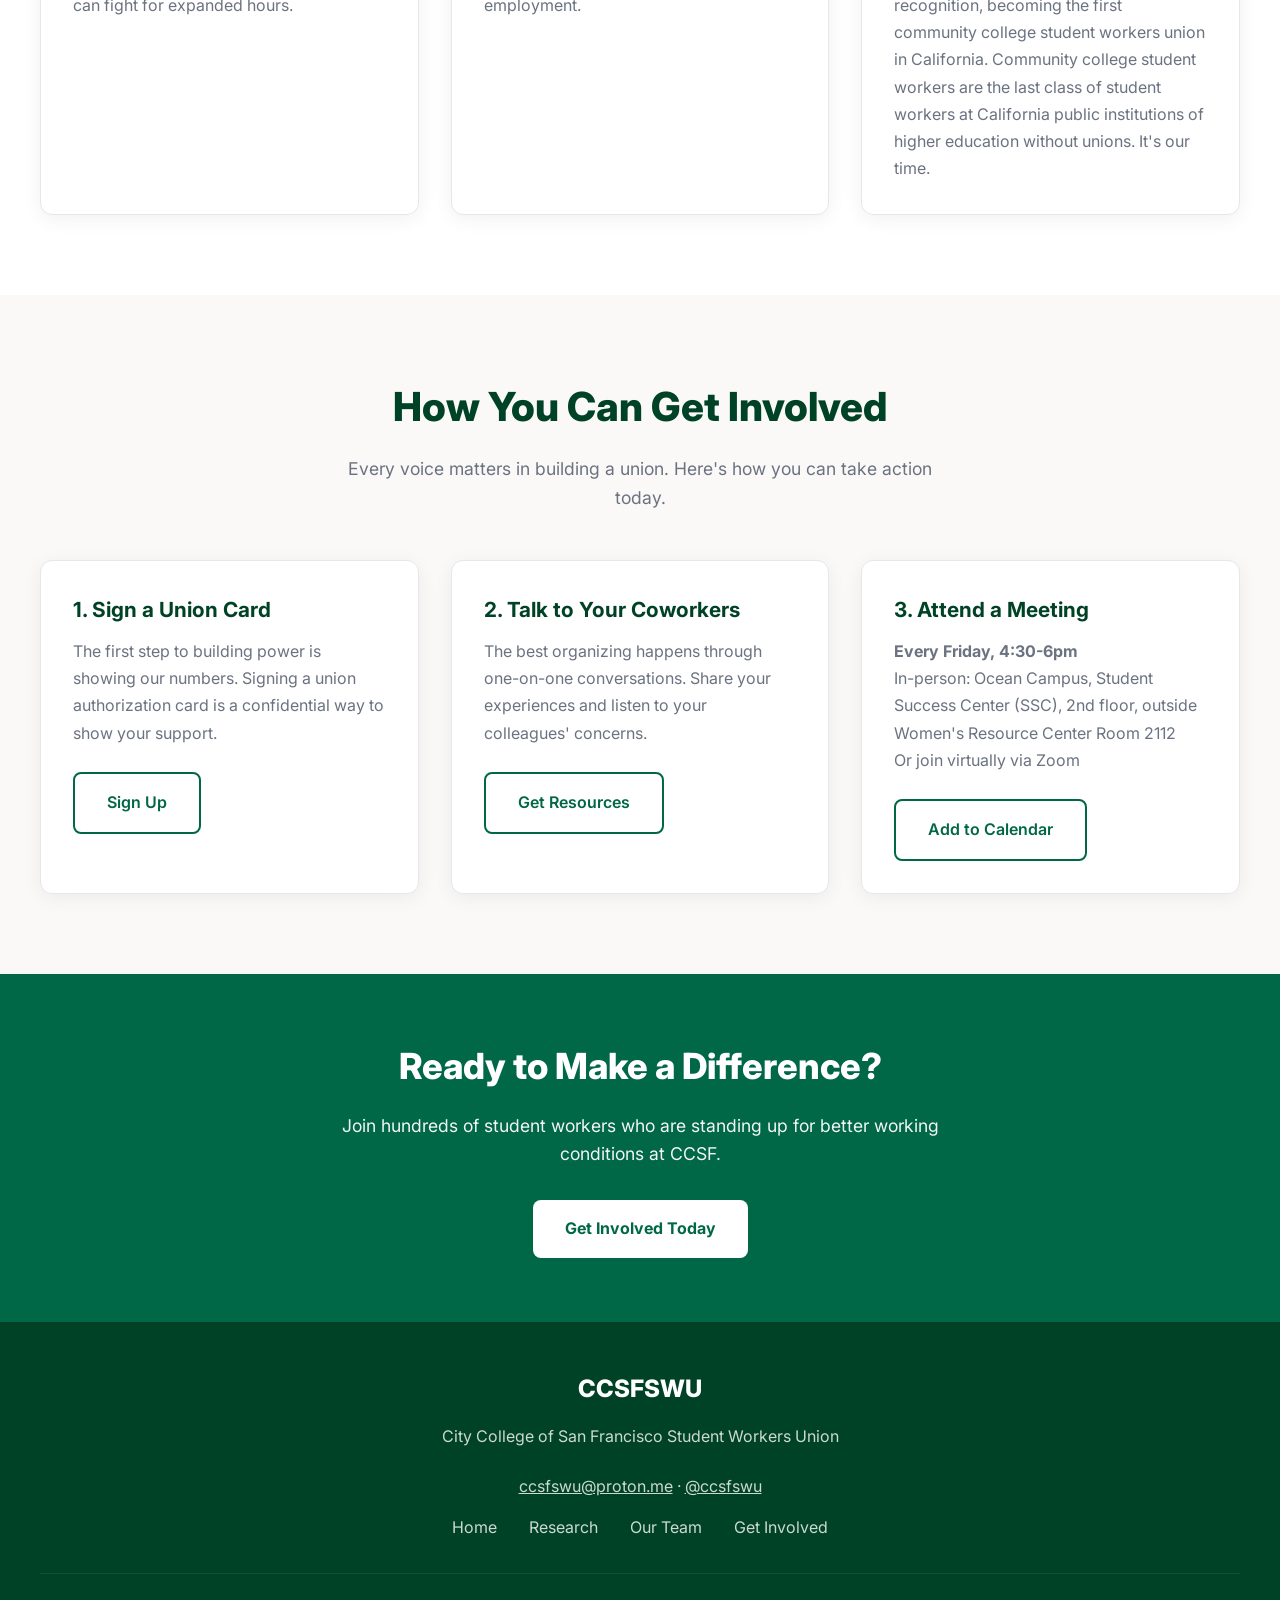
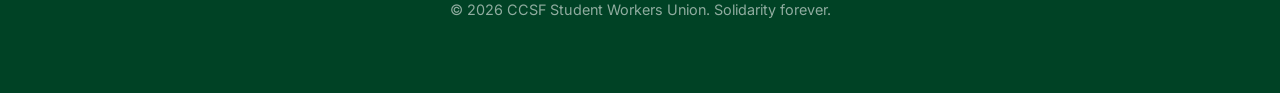
==== commit 760fa118: "Clarify hero stats reflect current conditions, not aspirations Add framing label and subtext around " ====
--- a/index.html
+++ b/index.html
@@ -31,20 +31,22 @@
         <a href="forms.html" class="btn btn-primary">Join the Movement</a>
         <a href="research.html" class="btn btn-secondary">Learn More</a>
       </div>
+      <div class="stats-context-label">The current reality for CCSF student workers:</div>
       <div class="stats-row">
         <div class="stat-item">
           <div class="stat-number">$19.18</div>
-          <div class="stat-label">Hourly Wage (SF Minimum)</div>
+          <div class="stat-label">Current Hourly Pay (SF Minimum)</div>
         </div>
         <div class="stat-item">
           <div class="stat-number">15 hrs</div>
-          <div class="stat-label">Max Hours/Week</div>
+          <div class="stat-label">Weekly Hours Cap</div>
         </div>
         <div class="stat-item">
           <div class="stat-number">$1,151</div>
-          <div class="stat-label">Max Monthly Income</div>
+          <div class="stat-label">Monthly Income Ceiling</div>
         </div>
       </div>
+      <div class="stats-context-sub">This is what we're organizing to change.</div>
     </div>
   </section>
 
--- a/styles.css
+++ b/styles.css
@@ -475,12 +475,31 @@
 }
 
 /* Stats */
+.stats-context-label {
+  margin-top: 3rem;
+  margin-bottom: 0.5rem;
+  font-size: 0.85rem;
+  font-weight: 700;
+  letter-spacing: 0.08em;
+  text-transform: uppercase;
+  opacity: 0.65;
+  text-align: center;
+}
+
+.stats-context-sub {
+  margin-top: 1.25rem;
+  font-size: 0.9rem;
+  opacity: 0.7;
+  text-align: center;
+  font-style: italic;
+}
+
 .stats-row {
   display: flex;
   justify-content: center;
   gap: 4rem;
   flex-wrap: wrap;
-  margin-top: 3rem;
+  margin-top: 0.5rem;
 }
 
 .stat-item {
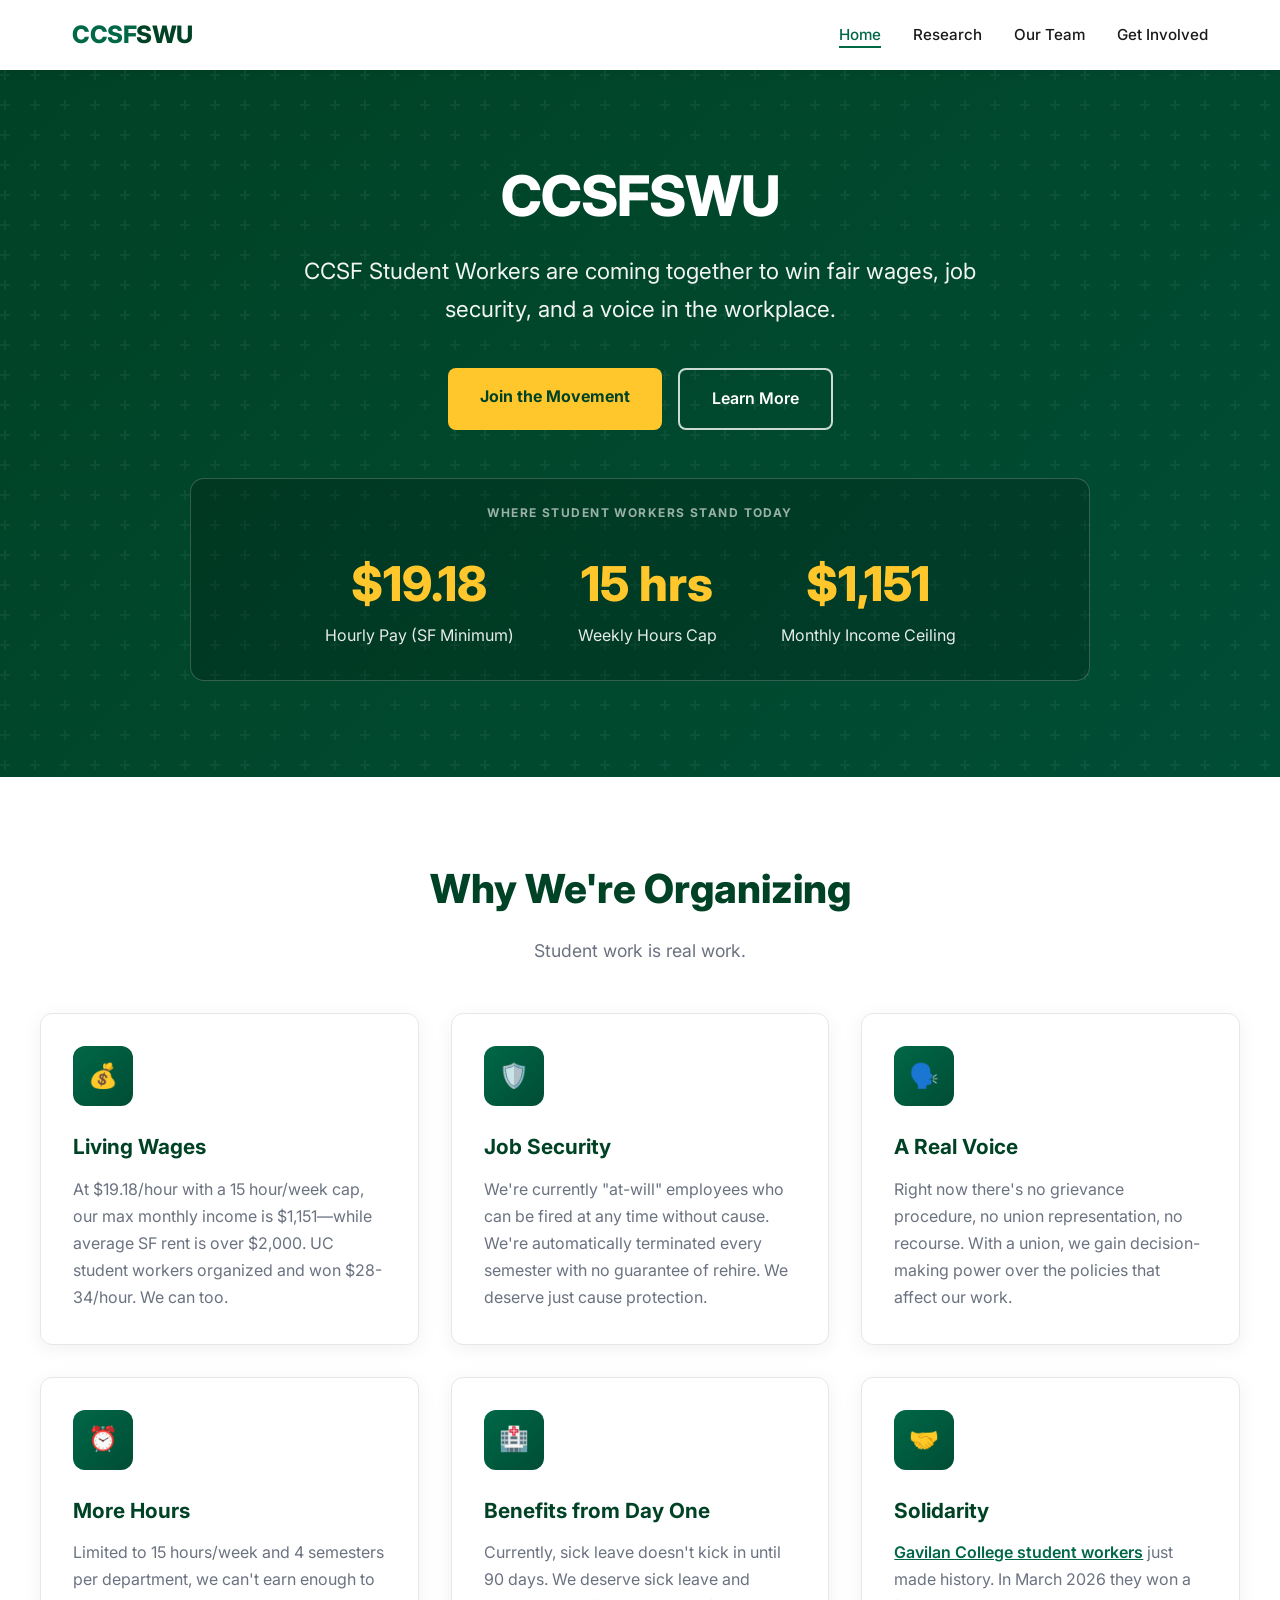
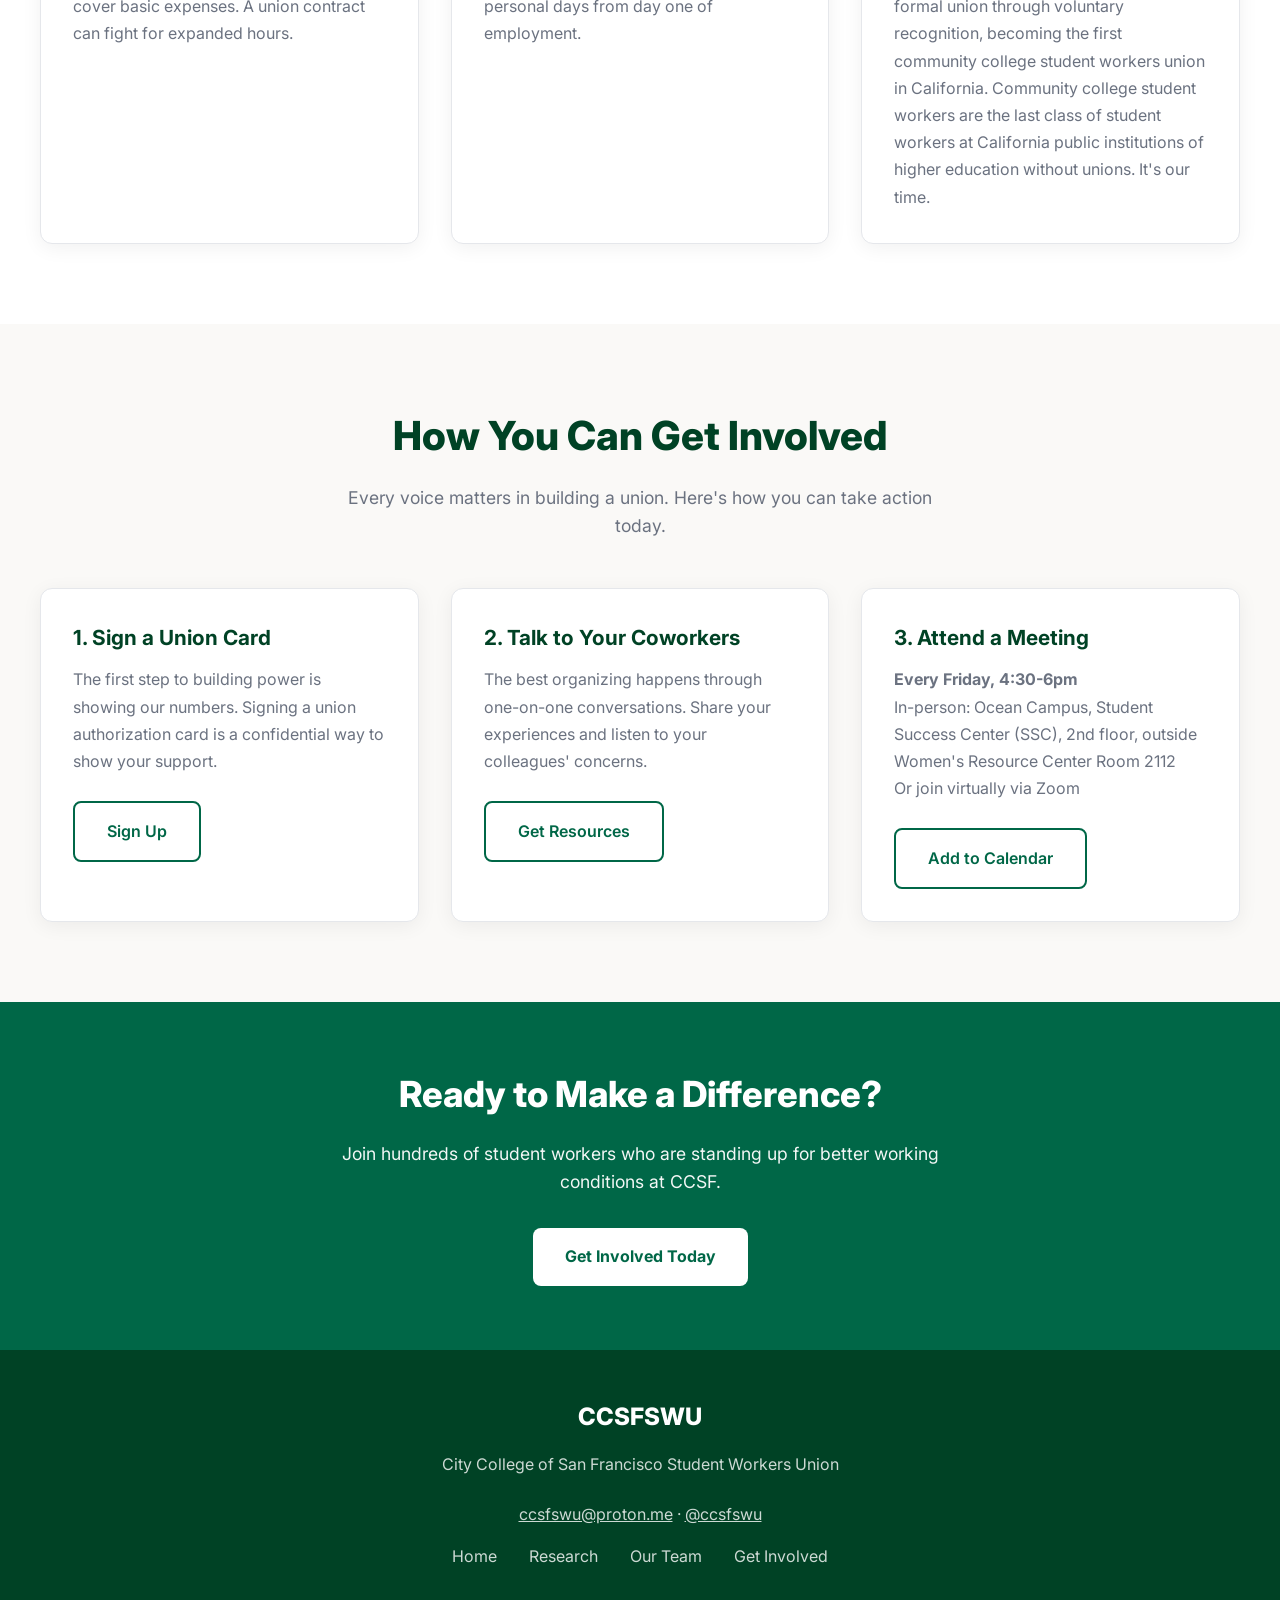
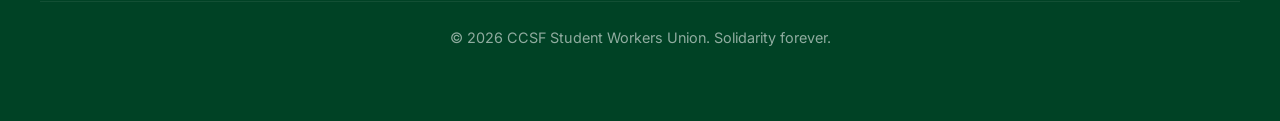
==== commit b6ffd4db: "Redesign stats framing with integrated container instead of floating text Replace disconnected label" ====
--- a/index.html
+++ b/index.html
@@ -31,22 +31,23 @@
         <a href="forms.html" class="btn btn-primary">Join the Movement</a>
         <a href="research.html" class="btn btn-secondary">Learn More</a>
       </div>
-      <div class="stats-context-label">The current reality for CCSF student workers:</div>
-      <div class="stats-row">
-        <div class="stat-item">
-          <div class="stat-number">$19.18</div>
-          <div class="stat-label">Current Hourly Pay (SF Minimum)</div>
-        </div>
-        <div class="stat-item">
-          <div class="stat-number">15 hrs</div>
-          <div class="stat-label">Weekly Hours Cap</div>
-        </div>
-        <div class="stat-item">
-          <div class="stat-number">$1,151</div>
-          <div class="stat-label">Monthly Income Ceiling</div>
+      <div class="stats-block">
+        <div class="stats-block-header">Where student workers stand today</div>
+        <div class="stats-row">
+          <div class="stat-item">
+            <div class="stat-number">$19.18</div>
+            <div class="stat-label">Hourly Pay (SF Minimum)</div>
+          </div>
+          <div class="stat-item">
+            <div class="stat-number">15 hrs</div>
+            <div class="stat-label">Weekly Hours Cap</div>
+          </div>
+          <div class="stat-item">
+            <div class="stat-number">$1,151</div>
+            <div class="stat-label">Monthly Income Ceiling</div>
+          </div>
         </div>
       </div>
-      <div class="stats-context-sub">This is what we're organizing to change.</div>
     </div>
   </section>
 
--- a/styles.css
+++ b/styles.css
@@ -475,23 +475,24 @@
 }
 
 /* Stats */
-.stats-context-label {
+.stats-block {
   margin-top: 3rem;
-  margin-bottom: 0.5rem;
-  font-size: 0.85rem;
+  border: 1px solid rgba(255, 255, 255, 0.2);
+  border-radius: 14px;
+  padding: 1.5rem 2.5rem 2rem;
+  background: rgba(0, 0, 0, 0.18);
+  display: inline-block;
+  width: 100%;
+}
+
+.stats-block-header {
+  font-size: 0.75rem;
   font-weight: 700;
-  letter-spacing: 0.08em;
+  letter-spacing: 0.12em;
   text-transform: uppercase;
-  opacity: 0.65;
+  opacity: 0.6;
   text-align: center;
-}
-
-.stats-context-sub {
-  margin-top: 1.25rem;
-  font-size: 0.9rem;
-  opacity: 0.7;
-  text-align: center;
-  font-style: italic;
+  margin-bottom: 1.5rem;
 }
 
 .stats-row {
@@ -499,7 +500,7 @@
   justify-content: center;
   gap: 4rem;
   flex-wrap: wrap;
-  margin-top: 0.5rem;
+  margin-top: 0;
 }
 
 .stat-item {
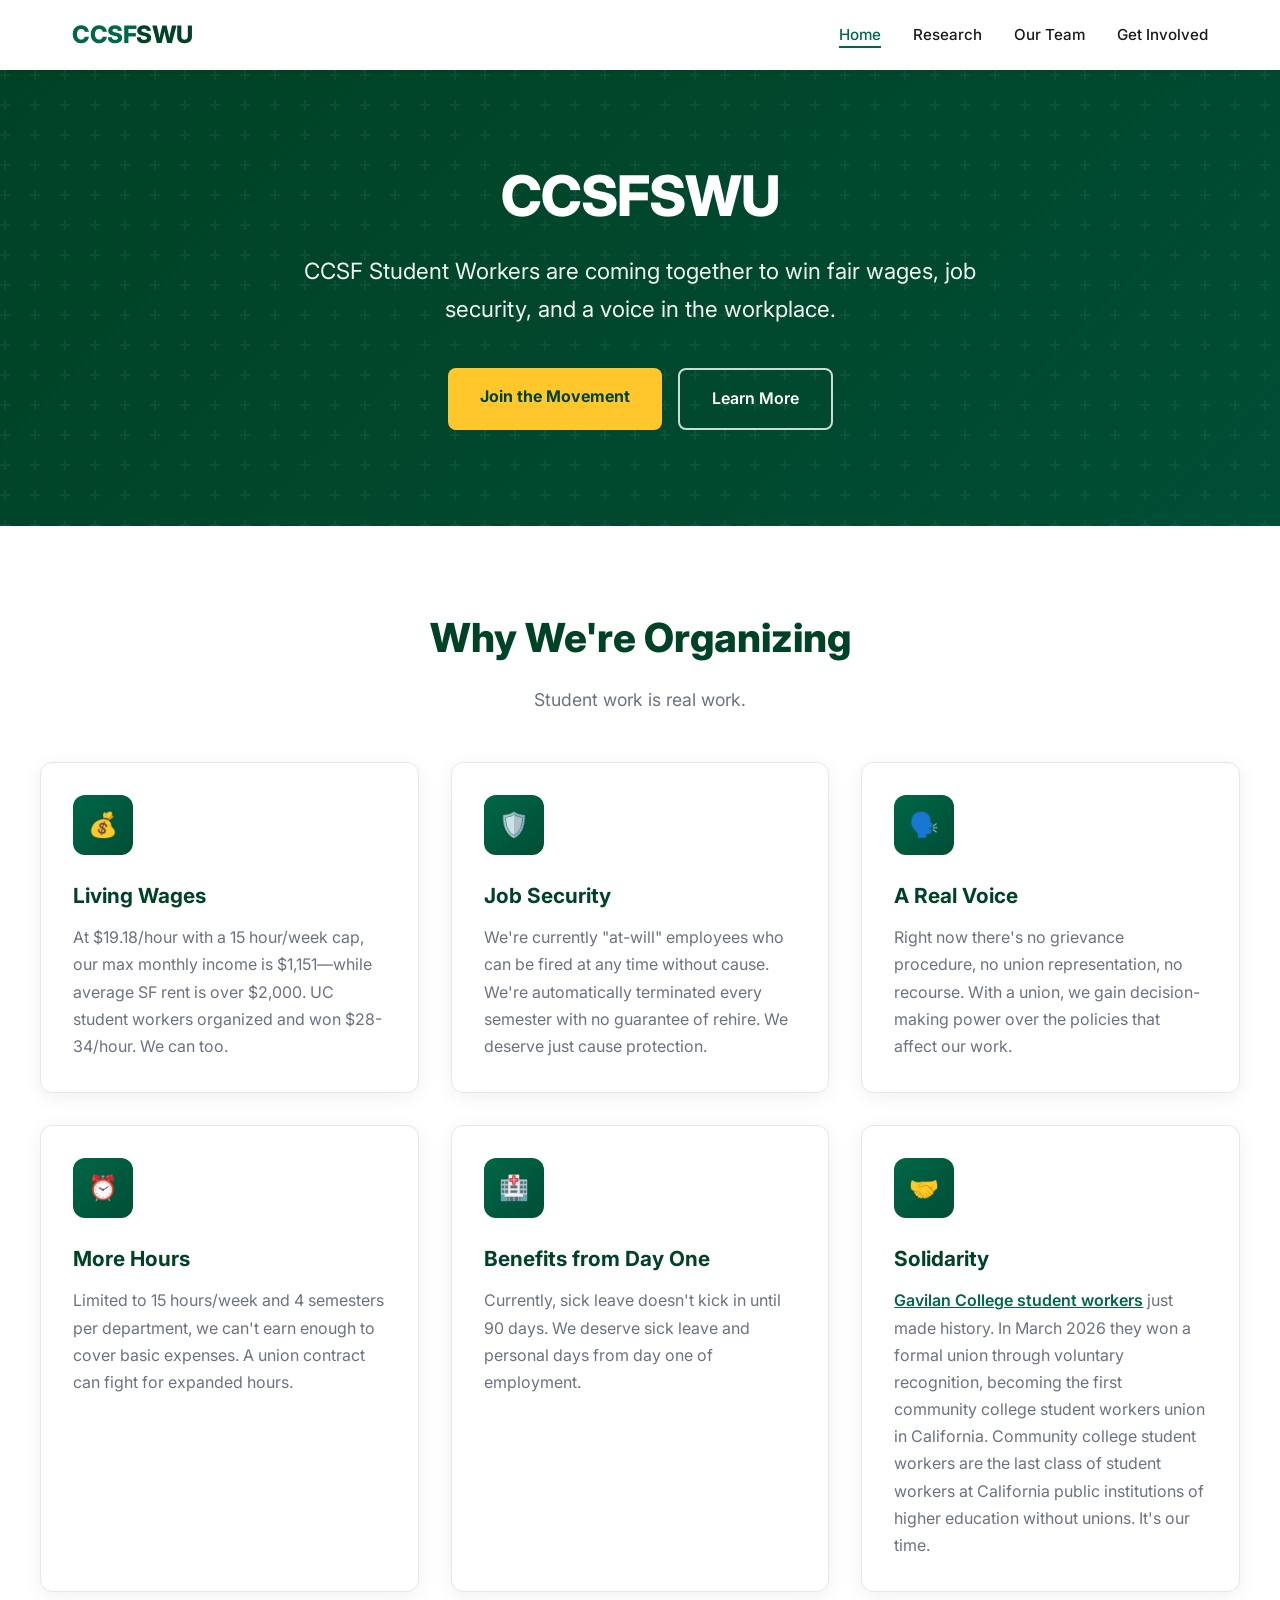
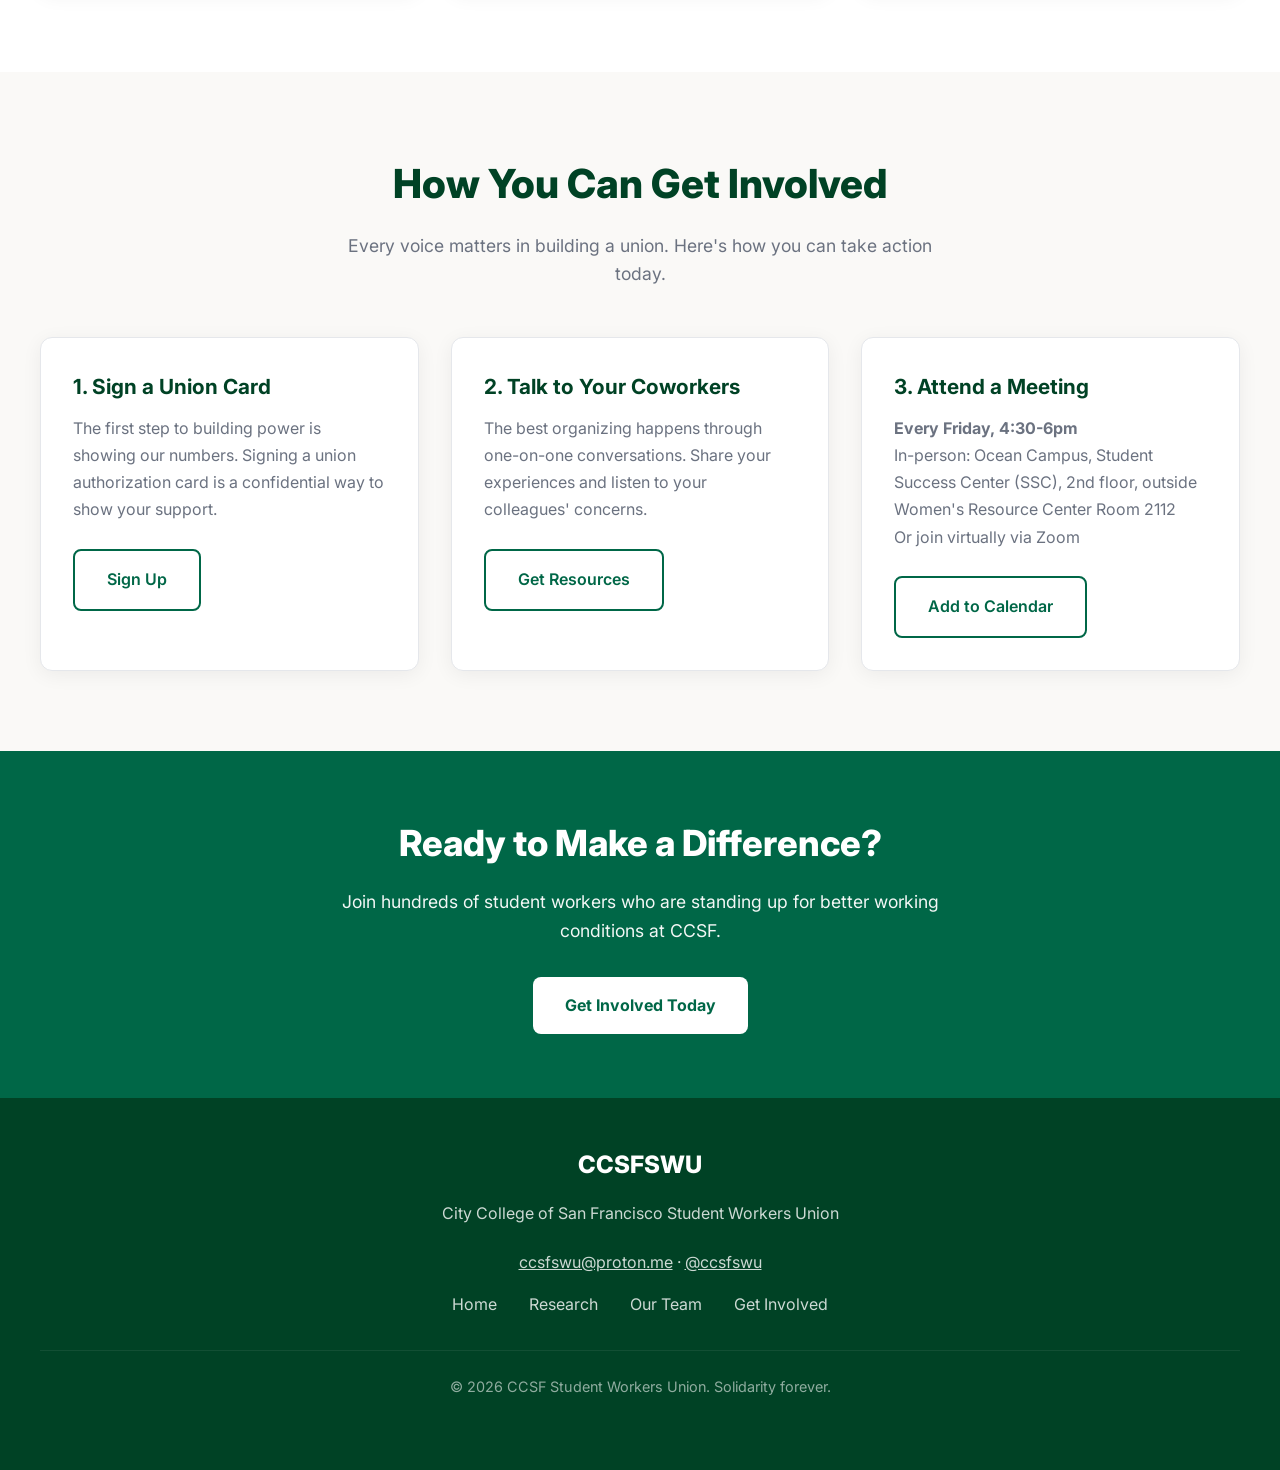
==== commit 5a4290d0: "Remove stats block from hero — covered by Living Wages card below" ====
--- a/index.html
+++ b/index.html
@@ -30,23 +30,6 @@
       <div class="hero-buttons">
         <a href="forms.html" class="btn btn-primary">Join the Movement</a>
         <a href="research.html" class="btn btn-secondary">Learn More</a>
-      </div>
-      <div class="stats-block">
-        <div class="stats-block-header">Where student workers stand today</div>
-        <div class="stats-row">
-          <div class="stat-item">
-            <div class="stat-number">$19.18</div>
-            <div class="stat-label">Hourly Pay (SF Minimum)</div>
-          </div>
-          <div class="stat-item">
-            <div class="stat-number">15 hrs</div>
-            <div class="stat-label">Weekly Hours Cap</div>
-          </div>
-          <div class="stat-item">
-            <div class="stat-number">$1,151</div>
-            <div class="stat-label">Monthly Income Ceiling</div>
-          </div>
-        </div>
       </div>
     </div>
   </section>
--- a/styles.css
+++ b/styles.css
@@ -474,49 +474,6 @@
   margin: 0 auto;
 }
 
-/* Stats */
-.stats-block {
-  margin-top: 3rem;
-  border: 1px solid rgba(255, 255, 255, 0.2);
-  border-radius: 14px;
-  padding: 1.5rem 2.5rem 2rem;
-  background: rgba(0, 0, 0, 0.18);
-  display: inline-block;
-  width: 100%;
-}
-
-.stats-block-header {
-  font-size: 0.75rem;
-  font-weight: 700;
-  letter-spacing: 0.12em;
-  text-transform: uppercase;
-  opacity: 0.6;
-  text-align: center;
-  margin-bottom: 1.5rem;
-}
-
-.stats-row {
-  display: flex;
-  justify-content: center;
-  gap: 4rem;
-  flex-wrap: wrap;
-  margin-top: 0;
-}
-
-.stat-item {
-  text-align: center;
-}
-
-.stat-number {
-  font-size: 3rem;
-  font-weight: 800;
-  color: var(--accent);
-}
-
-.stat-label {
-  font-size: 1rem;
-  opacity: 0.9;
-}
 
 /* CTA Section */
 .cta-section {
